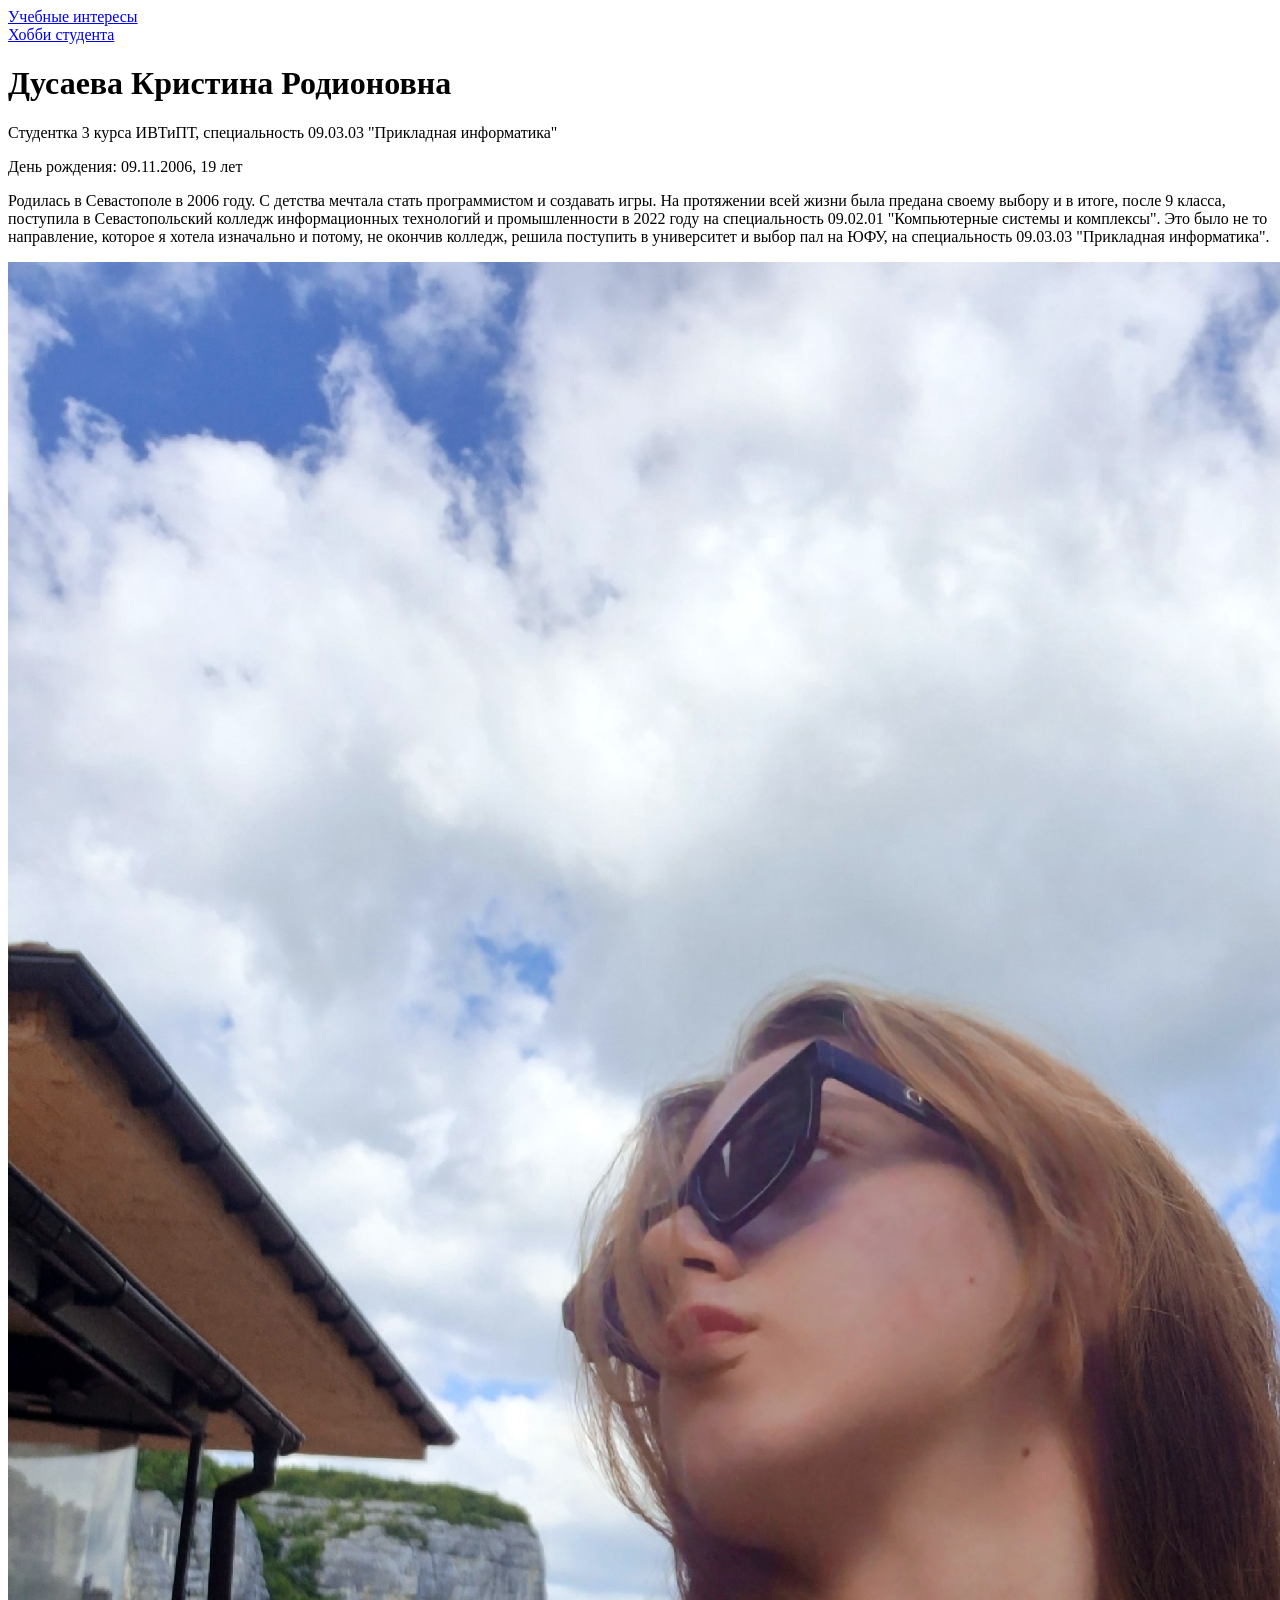
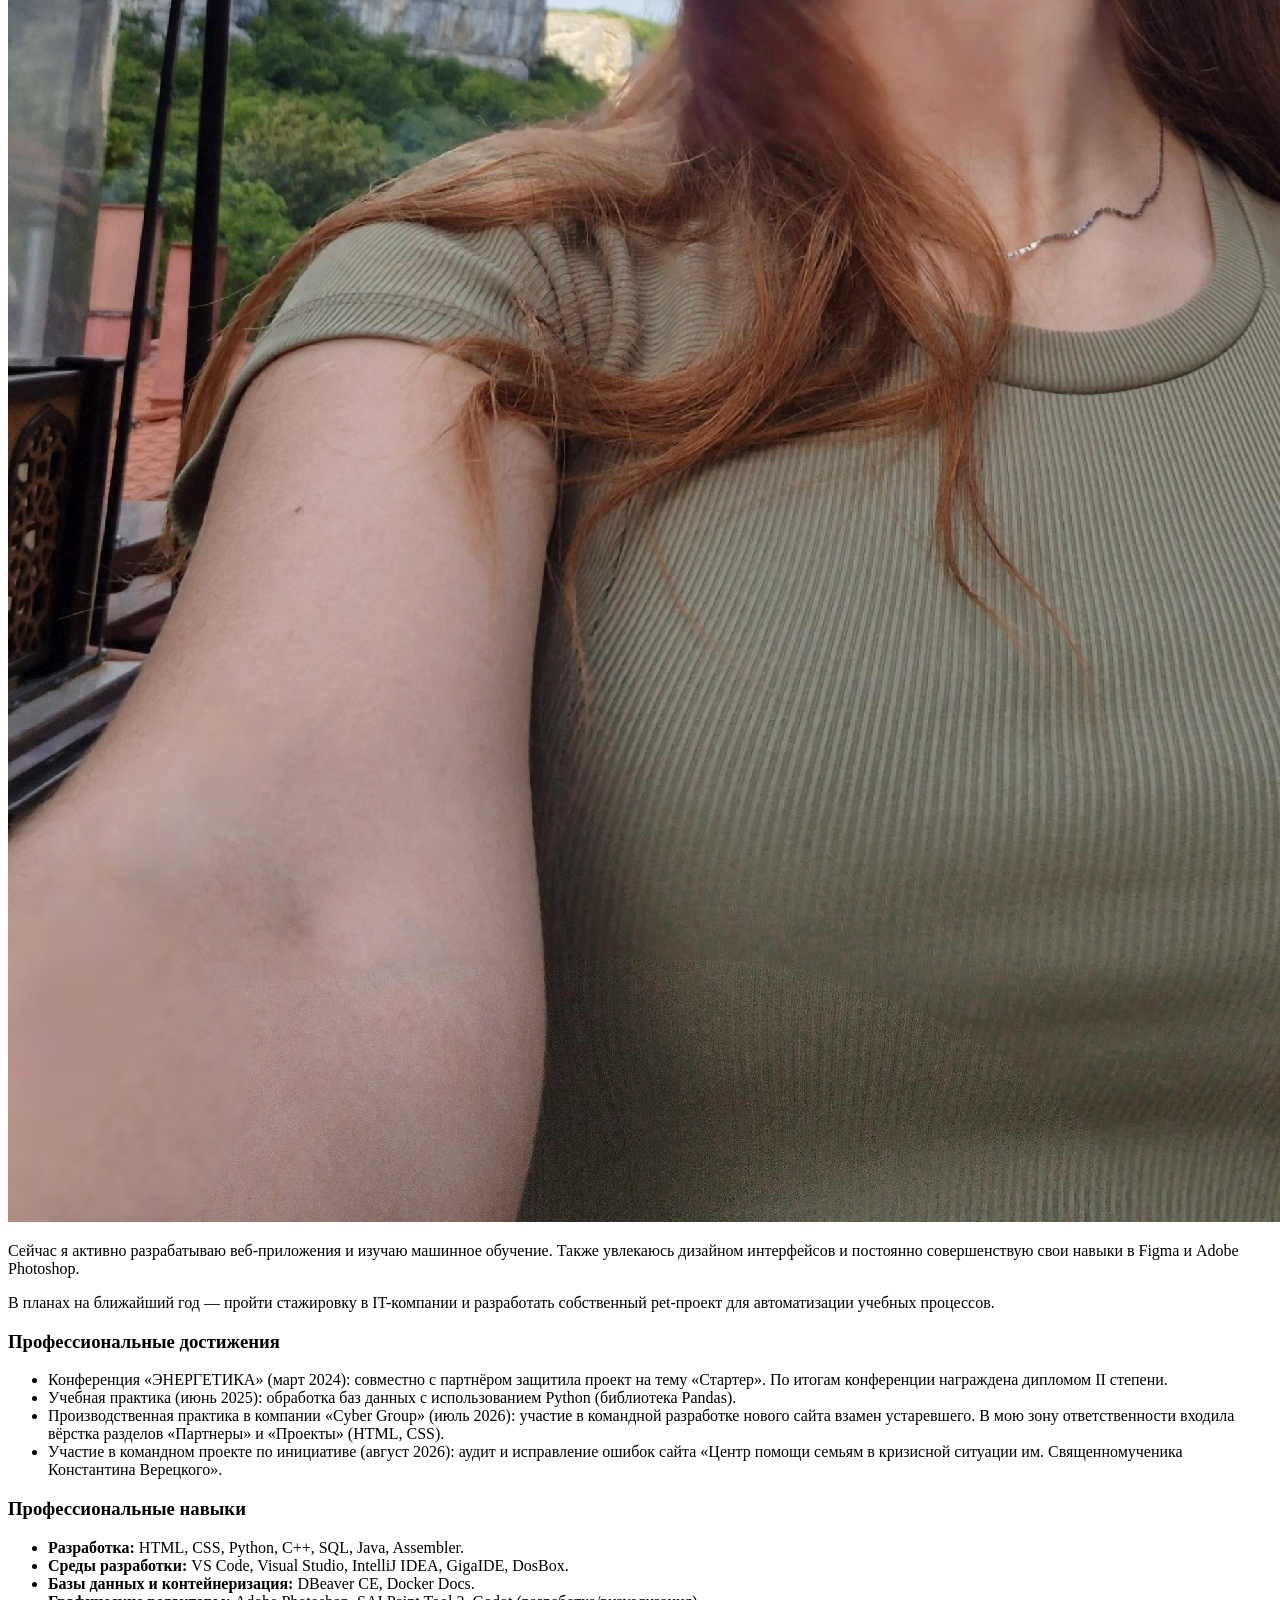
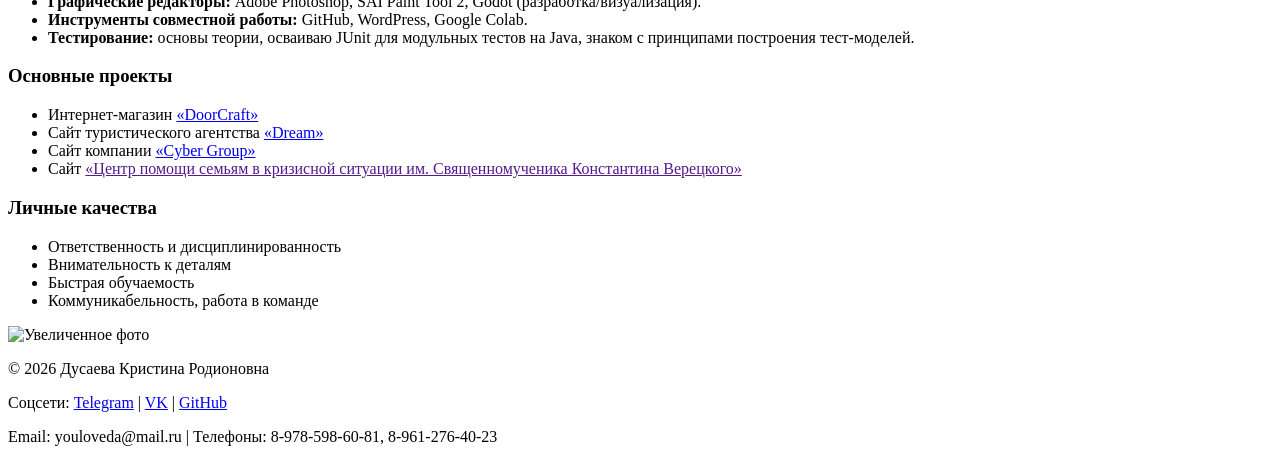
==== index.html @ a8981f66 "comment css and update" ====
<!DOCTYPE html>
<html lang="ru">
<head>
    <meta charset="UTF-8">
    <meta name="viewport" content="width=device-width, initial-scale=1.0">
    <title>Lab WebTech</title>
    <!--<link rel="stylesheet" href="css/style.css">-->
</head>
<body>

    <div class="floating-nav">
        <div class="button"><a href="science.html">Учебные интересы</a></div>
        <div class="button"><a href="hobby.html">Хобби студента</a></div>
    </div>

    <div class="main-content">
        <h1>Дусаева Кристина Родионовна</h1>

        <div class="student-section">
            <div class="student-info">
                <p>Студентка 3 курса ИВТиПТ, специальность 09.03.03 "Прикладная информатика"</p>
                <p>День рождения: 09.11.2006, 19 лет</p>
                <p>Родилась в Севастополе в 2006 году. С детства мечтала стать программистом и создавать игры. На протяжении всей жизни была предана своему выбору и в итоге, после 9 класса, поступила в Севастопольский колледж информационных технологий и промышленности в 2022 году на специальность 09.02.01 "Компьютерные системы и комплексы". Это было не то направление, которое я хотела изначально и потому, не окончив колледж, решила поступить в университет и выбор пал на ЮФУ, на специальность 09.03.03 "Прикладная информатика".</p>
            </div>
            <div class="student-img-wrapper">
                <img src="images/student.jpg" alt="Фото студента" onclick="openModal(this.src)">
            </div>
        </div>

        <div class="bio-section">
            <p>Сейчас я активно разрабатываю веб-приложения и изучаю машинное обучение. Также увлекаюсь дизайном интерфейсов и постоянно совершенствую свои навыки в Figma и Adobe Photoshop.</p>
            <p>В планах на ближайший год — пройти стажировку в IT-компании и разработать собственный pet-проект для автоматизации учебных процессов.</p>
            
            <div class="achievements">
                <h3>Профессиональные достижения</h3>
                <ul>
                    <li>Конференция «ЭНЕРГЕТИКА» (март 2024): совместно с партнёром защитила проект на тему «Стартер». По итогам конференции награждена дипломом II степени.</li>
                    <li>Учебная практика (июнь 2025): обработка баз данных с использованием Python (библиотека Pandas).</li>
                    <li>Производственная практика в компании «Cyber Group» (июль 2026): участие в командной разработке нового сайта взамен устаревшего. В мою зону ответственности входила вёрстка разделов «Партнеры» и «Проекты» (HTML, CSS).</li>
                    <li>Участие в командном проекте по инициативе (август 2026): аудит и исправление ошибок сайта «Центр помощи семьям в кризисной ситуации им. Священномученика Константина Верецкого».</li>
                </ul>
            </div>

            <div class="skills">
                <h3>Профессиональные навыки</h3>
                <ul>
                    <li><strong>Разработка:</strong> HTML, CSS, Python, C++, SQL, Java, Assembler.</li>
                    <li><strong>Среды разработки:</strong> VS Code, Visual Studio, IntelliJ IDEA, GigaIDE, DosBox.</li>
                    <li><strong>Базы данных и контейнеризация:</strong> DBeaver CE, Docker Docs.</li>
                    <li><strong>Графические редакторы:</strong> Adobe Photoshop, SAI Paint Tool 2, Godot (разработка/визуализация).</li>
                    <li><strong>Инструменты совместной работы:</strong> GitHub, WordPress, Google Colab.</li>
                    <li><strong>Тестирование:</strong> основы теории, осваиваю JUnit для модульных тестов на Java, знаком с принципами построения тест-моделей.</li>
                </ul>
            </div>

            <div class="projects">
                <h3>Основные проекты</h3>
                <ul>
                    <li>Интернет-магазин <a href="https://meastrena.github.io/DoorCraft/">«DoorCraft»</a></li>
                    <li>Сайт туристического агентства <a href="https://meastrena.github.io/Dream/">«Dream»</a></li>
                    <li>Сайт компании <a href="https://meastrena.github.io/Cybergroup_Project/">«Cyber Group»</a></li>
                    <li>Сайт <a href="">«Центр помощи семьям в кризисной ситуации им. Священномученика Константина Верецкого»</a></li>
                </ul>
            </div>

            <div class="personal-qualities">
                <h3>Личные качества</h3>
                <ul>
                    <li>Ответственность и дисциплинированность</li>
                    <li>Внимательность к деталям</li>
                    <li>Быстрая обучаемость</li>
                    <li>Коммуникабельность, работа в команде</li>
                </ul>
            </div>
        </div>
    </div>

    <div class="modal-overlay" id="imageModal" onclick="closeModal()">
        <img id="modalImage" src="" alt="Увеличенное фото">
    </div>

    <div class="footer">
        <div class="footer-content">
            <p>© 2026 Дусаева Кристина Родионовна</p>
            <div class="social-links">
                <span>Соцсети:</span>
                <a href="@asterkris" class="social-link">Telegram</a> |
                <a href="https://vk.ru/tea_chocolade" class="social-link">VK</a> |
                <a href="https://github.com/MeAstrena" class="social-link">GitHub</a>
            </div>
            <p class="footer-note">Email: youloveda@mail.ru | Телефоны: 8-978-598-60-81, 8-961-276-40-23</p>
        </div>
    </div>

    <script>
        function openModal(src) {
            document.getElementById('imageModal').classList.add('active');
            document.getElementById('modalImage').src = src;
            document.body.style.overflow = 'hidden';
        }
        function closeModal() {
            document.getElementById('imageModal').classList.remove('active');
            document.body.style.overflow = 'auto';
        }
        document.addEventListener('keydown', function(e) {
            if (e.key === 'Escape') closeModal();
        });
    </script>

</body>
</html>
---- css/style.css ----
* {
    margin: 0;
    padding: 0;
    box-sizing: border-box;
}

body {
    background-color: #ffffff;
    font-family: 'Segoe UI', 'Roboto', 'Helvetica Neue', Arial, sans-serif;
    color: #1a2a3a;
    line-height: 1.6;
    padding: 0;
}

.floating-nav {
    position: sticky;
    top: 0;
    z-index: 100;
    background-color: rgba(190, 215, 240, 0.5);
    backdrop-filter: blur(10px);
    -webkit-backdrop-filter: blur(10px);
    padding: 16px 40px 16px 40px;
    margin-bottom: 30px;
    border-bottom: 1px solid rgba(160, 195, 230, 0.3);
    display: flex;
    gap: 16px;
    flex-wrap: wrap;
    align-items: center;
    justify-content: flex-end;
    width: 100%;
    box-shadow: 0 2px 20px rgba(160, 195, 230, 0.15);
}

.button a {
    display: inline-block;
    background-color: #ffffff;
    color: #1f4468;
    padding: 10px 30px;
    border-radius: 40px;
    text-decoration: none;
    font-weight: 600;
    font-size: 1rem;
    letter-spacing: 0.3px;
    transition: all 0.25s ease;
    box-shadow: 0 2px 12px rgba(130, 170, 210, 0.2);
    border: 1px solid rgba(255, 255, 255, 0.6);
}

.button a:hover {
    background-color: #f0f7ff;
    transform: translateY(-2px);
    box-shadow: 0 6px 20px rgba(130, 170, 210, 0.3);
}

.button a:active {
    transform: translateY(0);
}

.main-content {
    max-width: 1100px;
    margin: 0 auto;
    padding: 10px 20px 30px 20px;
    background-color: #ffffff;
    border-radius: 24px;
}

h1 {
    font-size: 2.4rem;
    font-weight: 700;
    color: #1f4468;
    margin-bottom: 18px;
    border-left: 6px solid #7fb4df;
    padding-left: 20px;
    letter-spacing: -0.3px;
}

h2, h3 {
    color: #1f4468;
    margin-top: 28px;
    margin-bottom: 14px;
    font-weight: 600;
}

h3 {
    font-size: 1.4rem;
    border-bottom: 2px solid #dce8f5;
    padding-bottom: 8px;
}

p {
    margin-bottom: 16px;
    font-size: 1.05rem;
}

ul {
    list-style: none;
    padding-left: 4px;
}

ul li {
    margin-bottom: 10px;
    padding-left: 28px;
    position: relative;
    font-size: 1.02rem;
}

ul li::before {
    content: "•";
    color: #5b9bd5;
    font-weight: bold;
    font-size: 1.6rem;
    position: absolute;
    left: 2px;
    top: -4px;
}

ul li strong {
    color: #1f4468;
}

.student-section {
    display: flex;
    flex-direction: row;
    gap: 30px;
    align-items: flex-start;
    margin-bottom: 30px;
}

.student-info {
    flex: 1;
}

.student-img-wrapper {
    flex: 0 0 auto;
}

.student-img-wrapper img {
    max-width: 400px;
    height: auto;
    border-radius: 18px;
    box-shadow: 0 6px 20px rgba(150, 185, 220, 0.25);
    cursor: pointer;
    transition: transform 0.2s ease;
}

.student-img-wrapper img:hover {
    transform: scale(1.02);
}

.hobby_img img,
.science_img img {
    border-radius: 18px;
    box-shadow: 0 6px 20px rgba(150, 185, 220, 0.25);
    margin: 8px 0 12px 0;
    max-width: 100%;
    height: auto;
    transition: transform 0.2s ease;
    cursor: pointer;
}

.hobby_img img:hover,
.science_img img:hover {
    transform: scale(1.02);
}

.modal-overlay {
    display: none;
    position: fixed;
    top: 0;
    left: 0;
    width: 100%;
    height: 100%;
    background-color: rgba(0, 0, 0, 0.85);
    z-index: 9999;
    justify-content: center;
    align-items: center;
    cursor: pointer;
    padding: 30px;
    animation: fadeIn 0.3s ease;
}

.modal-overlay.active {
    display: flex;
}

.modal-overlay img {
    max-width: 90%;
    max-height: 90%;
    object-fit: contain;
    border-radius: 12px;
    box-shadow: 0 10px 50px rgba(0, 0, 0, 0.6);
    animation: scaleIn 0.3s ease;
}

@keyframes fadeIn {
    from { opacity: 0; }
    to { opacity: 1; }
}

@keyframes scaleIn {
    from { transform: scale(0.9); opacity: 0; }
    to { transform: scale(1); opacity: 1; }
}

.bio-section {
    margin-top: 20px;
}

.achievements,
.skills,
.projects,
.personal-qualities,
.science-extra {
    background-color: #f5faff;
    padding: 18px 24px 22px 24px;
    border-radius: 20px;
    margin: 28px 0;
    border: 1px solid #e2effa;
}

.achievements ul li::before,
.skills ul li::before,
.projects ul li::before,
.personal-qualities ul li::before,
.science-extra ul li::before {
    color: #4a8ec9;
}

.hobby-list li {
    background: #f9fcff;
    padding: 16px 20px 20px 20px;
    border-radius: 20px;
    margin-bottom: 30px;
    border: 1px solid #ddebf7;
    list-style: none;
}

.hobby-list li::before {
    display: none;
}

.hobby-list li strong {
    font-size: 1.3rem;
    display: block;
    margin-bottom: 8px;
    color: #1f4468;
}

.hobby-list li p {
    margin-top: 8px;
}

.hobby-extra {
    background: #e8f2fc;
    padding: 18px 24px;
    border-radius: 20px;
    margin: 30px 0 10px 0;
}

.science-images {
    display: flex;
    flex-direction: row;
    flex-wrap: nowrap;
    gap: 30px;
    justify-content: center;
    align-items: center;
    margin: 30px 0 10px 0;
}

.science_img {
    flex: 0 0 auto;
}

.science_img img {
    max-width: 100%;
    height: auto;
    max-height: 200px;
    cursor: pointer;
    border-radius: 18px;
    box-shadow: 0 6px 20px rgba(150, 185, 220, 0.3);
    transition: transform 0.2s ease;
}

.science_img img:hover {
    transform: scale(1.05);
}

.footer {
    width: 100%;
    margin: 40px 0 0 0;
    background: #f2f8fe;
    border-top: 3px solid #c0d9ef;
    padding: 24px 40px 20px 40px;
}

.footer-content {
    max-width: 1100px;
    margin: 0 auto;
    display: flex;
    flex-wrap: wrap;
    justify-content: space-between;
    align-items: center;
    gap: 12px;
}

.footer-content p {
    margin: 4px 0;
    font-size: 0.95rem;
    color: #1f3d5a;
}

.social-links {
    display: flex;
    flex-wrap: wrap;
    gap: 6px 12px;
    align-items: center;
}

.social-link {
    color: #1f4468;
    text-decoration: none;
    font-weight: 500;
    padding: 4px 12px;
    border-radius: 30px;
    background-color: #dcebf9;
    transition: background-color 0.2s;
}

.social-link:hover {
    background-color: #b8d2ed;
    text-decoration: underline;
}

.footer-note {
    width: 100%;
    text-align: center;
    font-size: 0.9rem;
    color: #3a5e7a;
    margin-top: 6px;
}

@media (max-width: 700px) {
    .floating-nav {
        padding: 12px 16px;
        justify-content: center;
    }
    .button a {
        padding: 8px 18px;
        font-size: 0.9rem;
    }
    h1 {
        font-size: 1.8rem;
        padding-left: 14px;
    }
    .student-section {
        flex-direction: column;
        align-items: center;
    }
    .student-img-wrapper img {
        max-width: 150px;
    }
    .footer {
        padding: 20px 16px;
    }
    .footer-content {
        flex-direction: column;
        text-align: center;
    }
    .science-images {
        flex-direction: row;
        flex-wrap: wrap;
        gap: 15px;
    }
    .science_img img {
        max-height: 150px;
    }
}
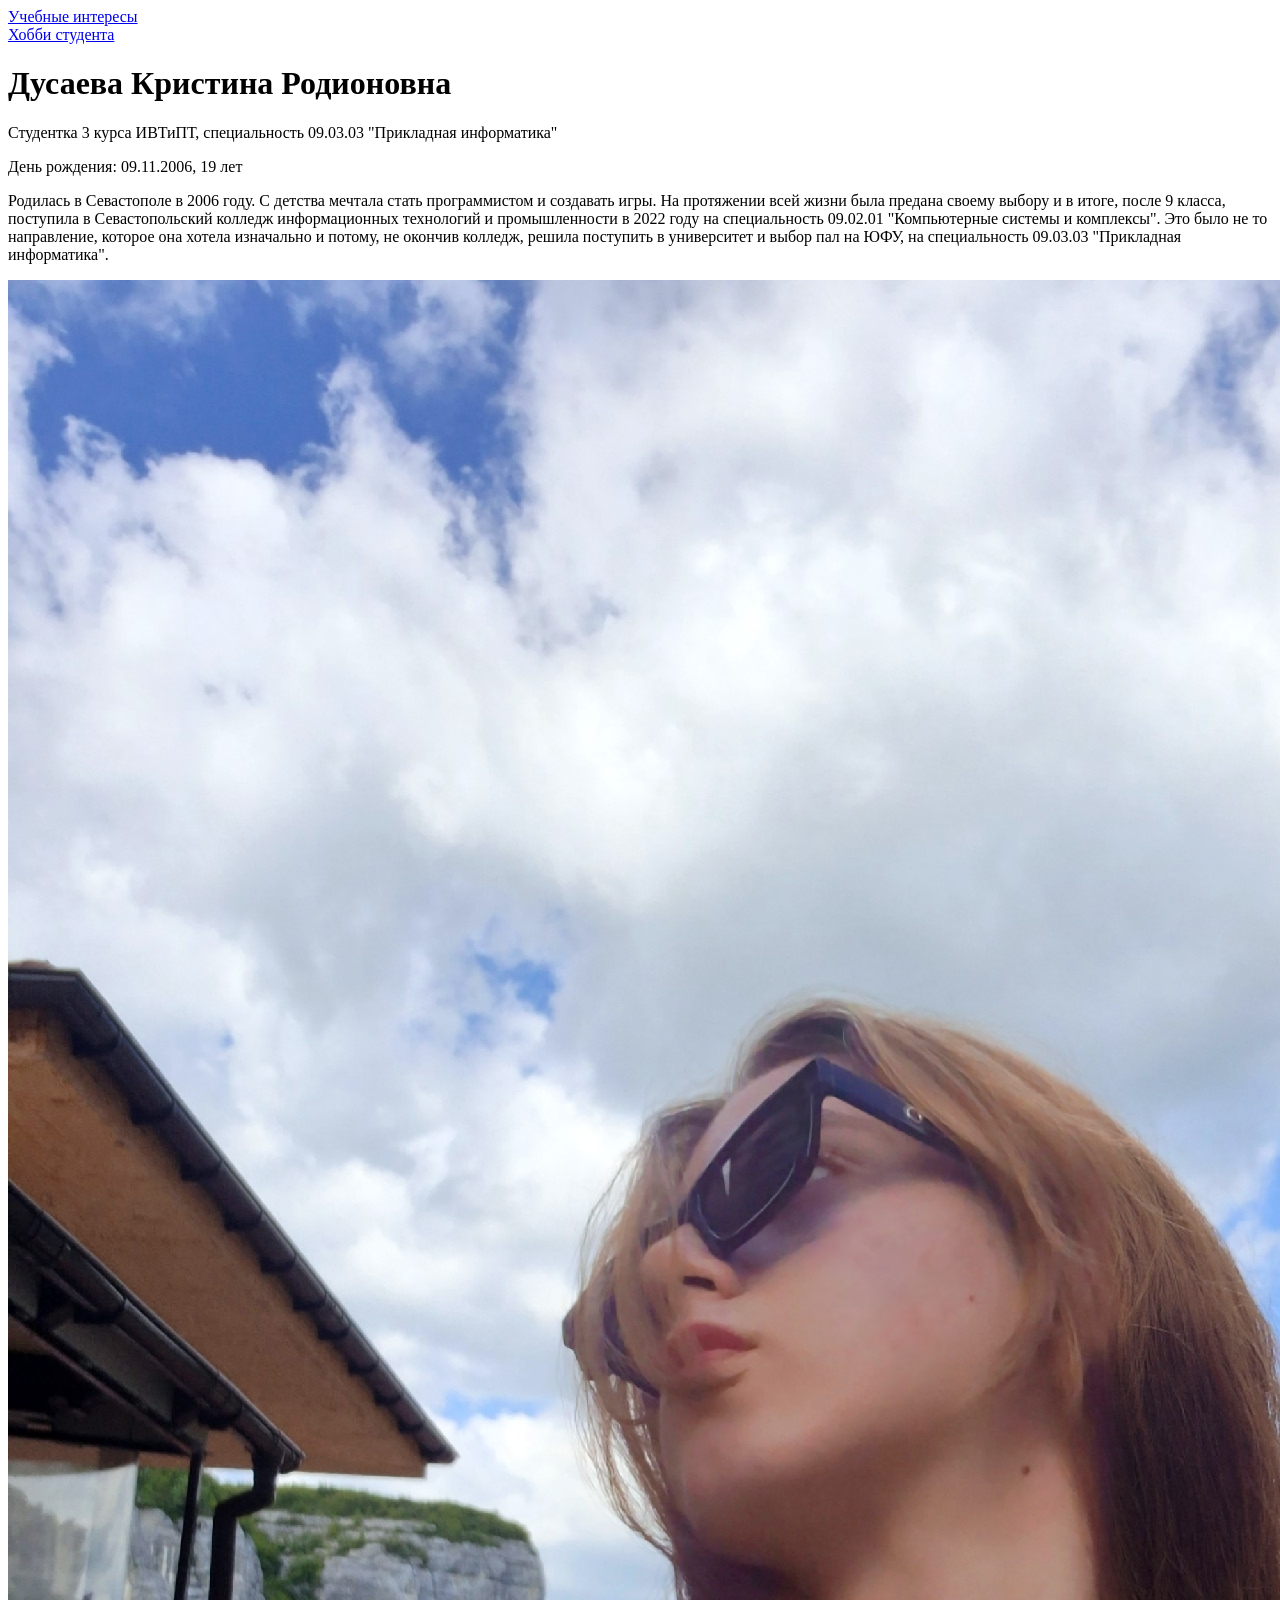
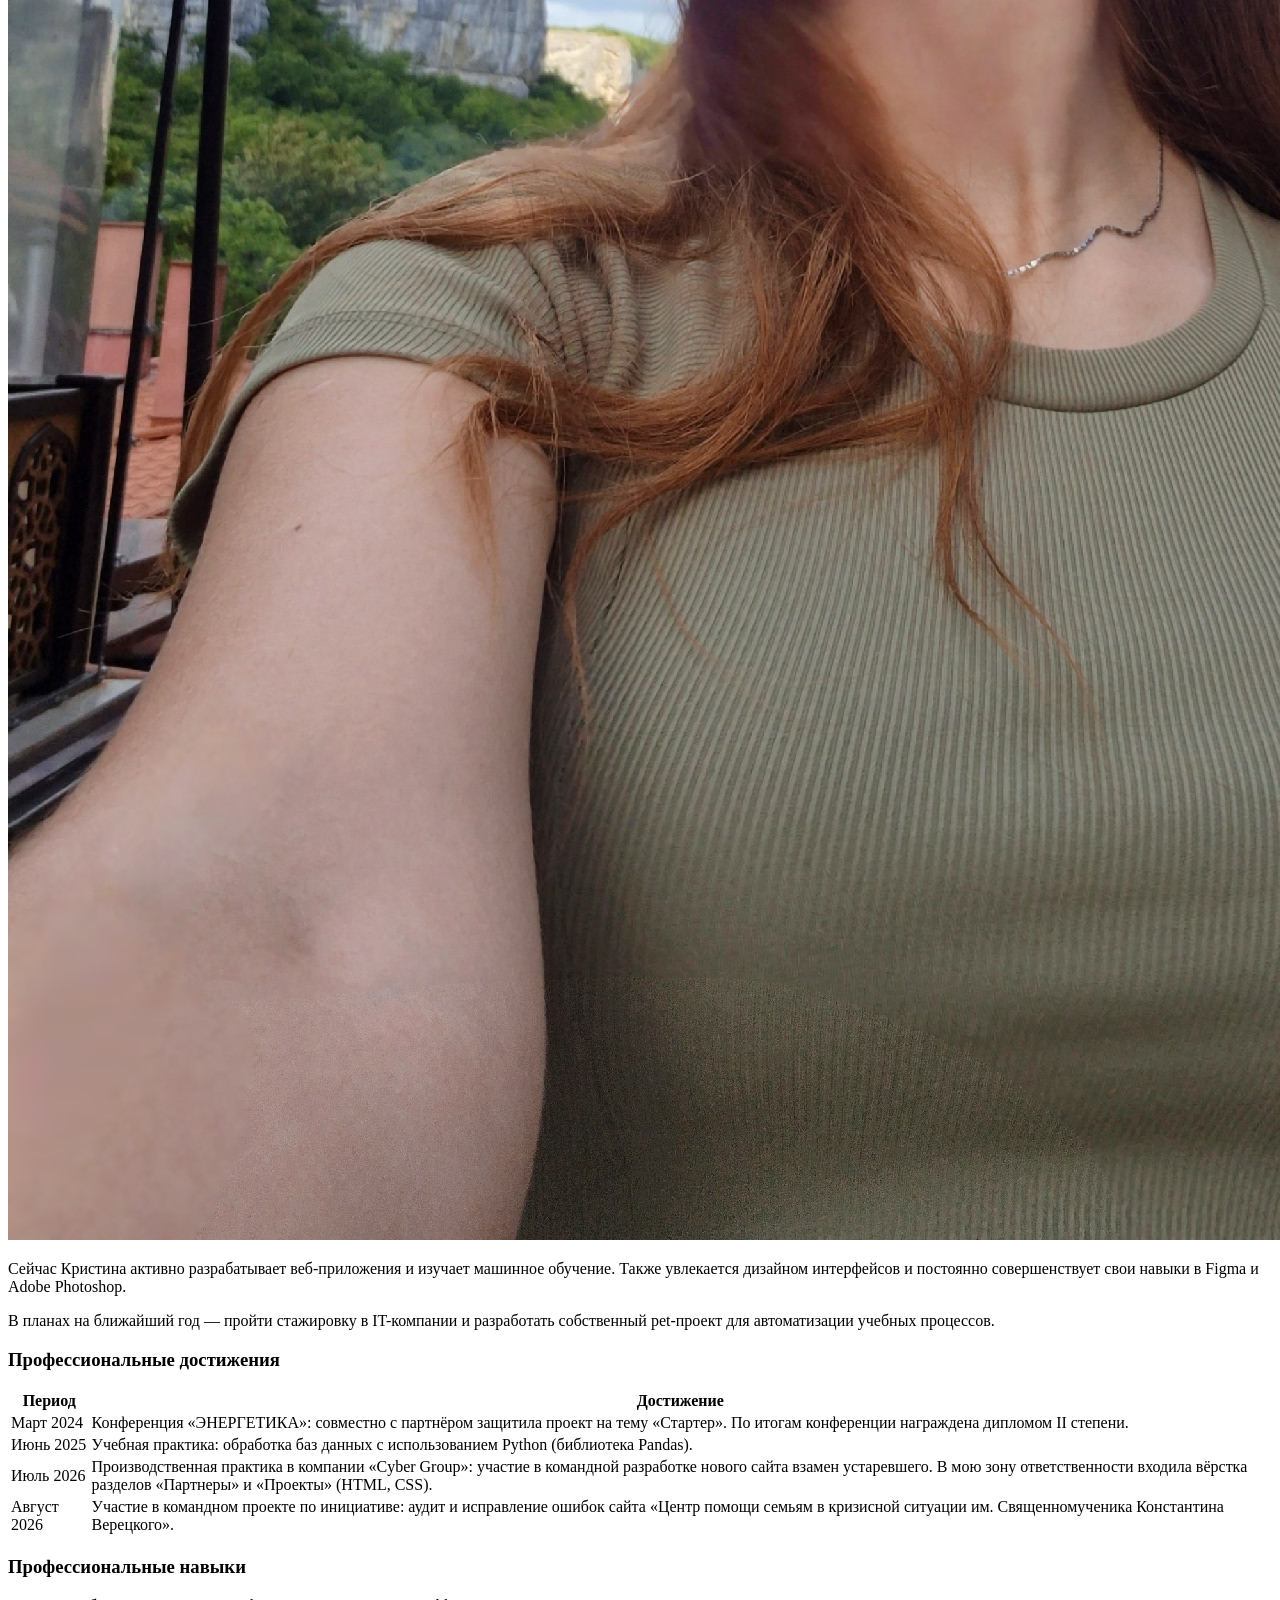
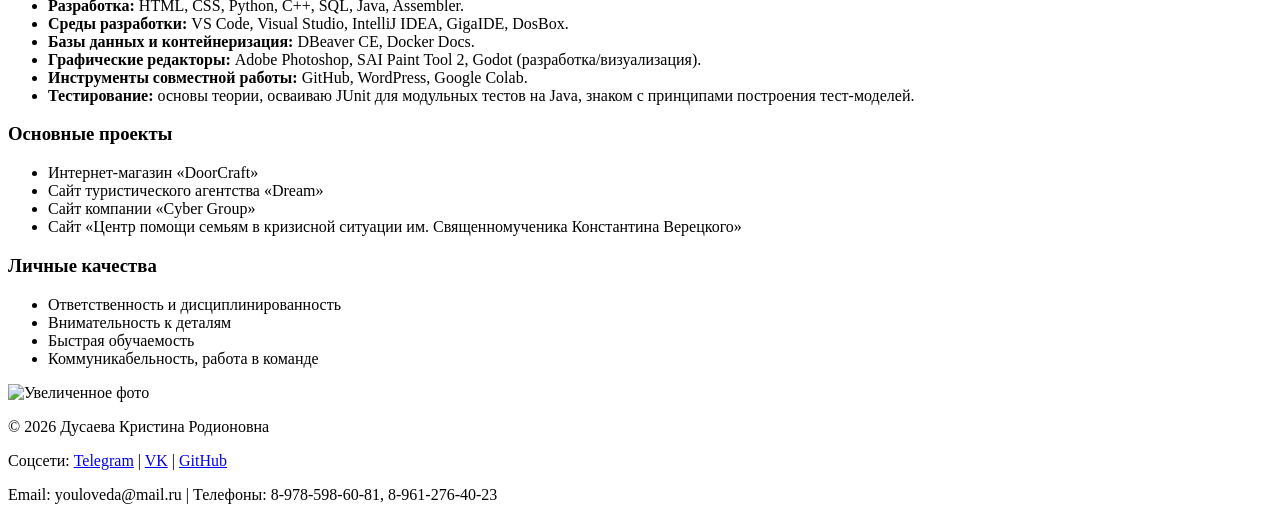
==== commit e3a5f4c3: "add table and update css" ====
--- a/index.html
+++ b/index.html
@@ -4,7 +4,7 @@
     <meta charset="UTF-8">
     <meta name="viewport" content="width=device-width, initial-scale=1.0">
     <title>Lab WebTech</title>
-    <!--<link rel="stylesheet" href="css/style.css">-->
+    <!-- <link rel="stylesheet" href="css/style.css"> -->
 </head>
 <body>
 
@@ -20,7 +20,7 @@
             <div class="student-info">
                 <p>Студентка 3 курса ИВТиПТ, специальность 09.03.03 "Прикладная информатика"</p>
                 <p>День рождения: 09.11.2006, 19 лет</p>
-                <p>Родилась в Севастополе в 2006 году. С детства мечтала стать программистом и создавать игры. На протяжении всей жизни была предана своему выбору и в итоге, после 9 класса, поступила в Севастопольский колледж информационных технологий и промышленности в 2022 году на специальность 09.02.01 "Компьютерные системы и комплексы". Это было не то направление, которое я хотела изначально и потому, не окончив колледж, решила поступить в университет и выбор пал на ЮФУ, на специальность 09.03.03 "Прикладная информатика".</p>
+                <p>Родилась в Севастополе в 2006 году. С детства мечтала стать программистом и создавать игры. На протяжении всей жизни была предана своему выбору и в итоге, после 9 класса, поступила в Севастопольский колледж информационных технологий и промышленности в 2022 году на специальность 09.02.01 "Компьютерные системы и комплексы". Это было не то направление, которое она хотела изначально и потому, не окончив колледж, решила поступить в университет и выбор пал на ЮФУ, на специальность 09.03.03 "Прикладная информатика".</p>
             </div>
             <div class="student-img-wrapper">
                 <img src="images/student.jpg" alt="Фото студента" onclick="openModal(this.src)">
@@ -28,17 +28,37 @@
         </div>
 
         <div class="bio-section">
-            <p>Сейчас я активно разрабатываю веб-приложения и изучаю машинное обучение. Также увлекаюсь дизайном интерфейсов и постоянно совершенствую свои навыки в Figma и Adobe Photoshop.</p>
+            <p>Сейчас Кристина активно разрабатывает веб-приложения и изучает машинное обучение. Также увлекается дизайном интерфейсов и постоянно совершенствует свои навыки в Figma и Adobe Photoshop.</p>
             <p>В планах на ближайший год — пройти стажировку в IT-компании и разработать собственный pet-проект для автоматизации учебных процессов.</p>
-            
+
             <div class="achievements">
                 <h3>Профессиональные достижения</h3>
-                <ul>
-                    <li>Конференция «ЭНЕРГЕТИКА» (март 2024): совместно с партнёром защитила проект на тему «Стартер». По итогам конференции награждена дипломом II степени.</li>
-                    <li>Учебная практика (июнь 2025): обработка баз данных с использованием Python (библиотека Pandas).</li>
-                    <li>Производственная практика в компании «Cyber Group» (июль 2026): участие в командной разработке нового сайта взамен устаревшего. В мою зону ответственности входила вёрстка разделов «Партнеры» и «Проекты» (HTML, CSS).</li>
-                    <li>Участие в командном проекте по инициативе (август 2026): аудит и исправление ошибок сайта «Центр помощи семьям в кризисной ситуации им. Священномученика Константина Верецкого».</li>
-                </ul>
+                <table class="achievements-table">
+                    <thead>
+                        <tr>
+                            <th>Период</th>
+                            <th>Достижение</th>
+                        </tr>
+                    </thead>
+                    <tbody>
+                        <tr>
+                            <td>Март 2024</td>
+                            <td>Конференция «ЭНЕРГЕТИКА»: совместно с партнёром защитила проект на тему «Стартер». По итогам конференции награждена дипломом II степени.</td>
+                        </tr>
+                        <tr>
+                            <td>Июнь 2025</td>
+                            <td>Учебная практика: обработка баз данных с использованием Python (библиотека Pandas).</td>
+                        </tr>
+                        <tr>
+                            <td>Июль 2026</td>
+                            <td>Производственная практика в компании «Cyber Group»: участие в командной разработке нового сайта взамен устаревшего. В мою зону ответственности входила вёрстка разделов «Партнеры» и «Проекты» (HTML, CSS).</td>
+                        </tr>
+                        <tr>
+                            <td>Август 2026</td>
+                            <td>Участие в командном проекте по инициативе: аудит и исправление ошибок сайта «Центр помощи семьям в кризисной ситуации им. Священномученика Константина Верецкого».</td>
+                        </tr>
+                    </tbody>
+                </table>
             </div>
 
             <div class="skills">
@@ -56,10 +76,10 @@
             <div class="projects">
                 <h3>Основные проекты</h3>
                 <ul>
-                    <li>Интернет-магазин <a href="https://meastrena.github.io/DoorCraft/">«DoorCraft»</a></li>
-                    <li>Сайт туристического агентства <a href="https://meastrena.github.io/Dream/">«Dream»</a></li>
-                    <li>Сайт компании <a href="https://meastrena.github.io/Cybergroup_Project/">«Cyber Group»</a></li>
-                    <li>Сайт <a href="">«Центр помощи семьям в кризисной ситуации им. Священномученика Константина Верецкого»</a></li>
+                    <li>Интернет-магазин «DoorCraft»</li>
+                    <li>Сайт туристического агентства «Dream»</li>
+                    <li>Сайт компании «Cyber Group»</li>
+                    <li>Сайт «Центр помощи семьям в кризисной ситуации им. Священномученика Константина Верецкого»</li>
                 </ul>
             </div>
 
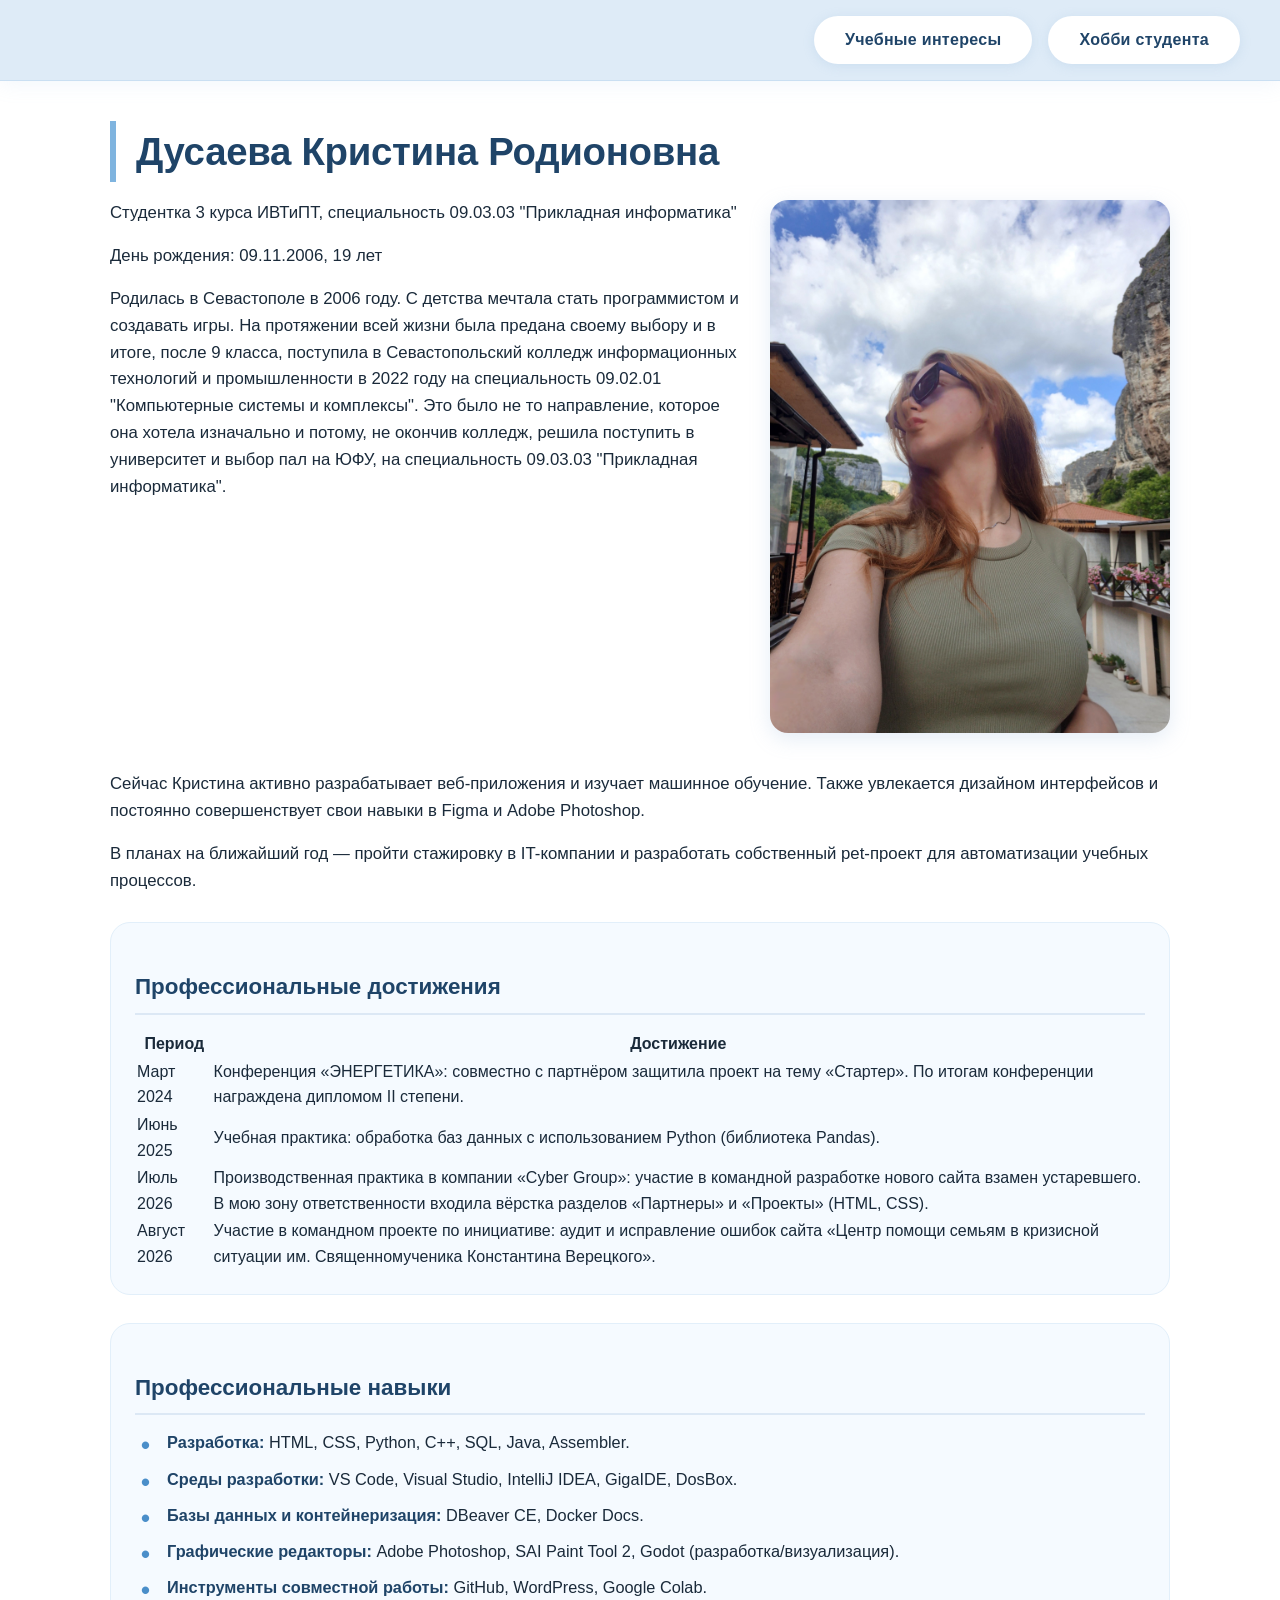
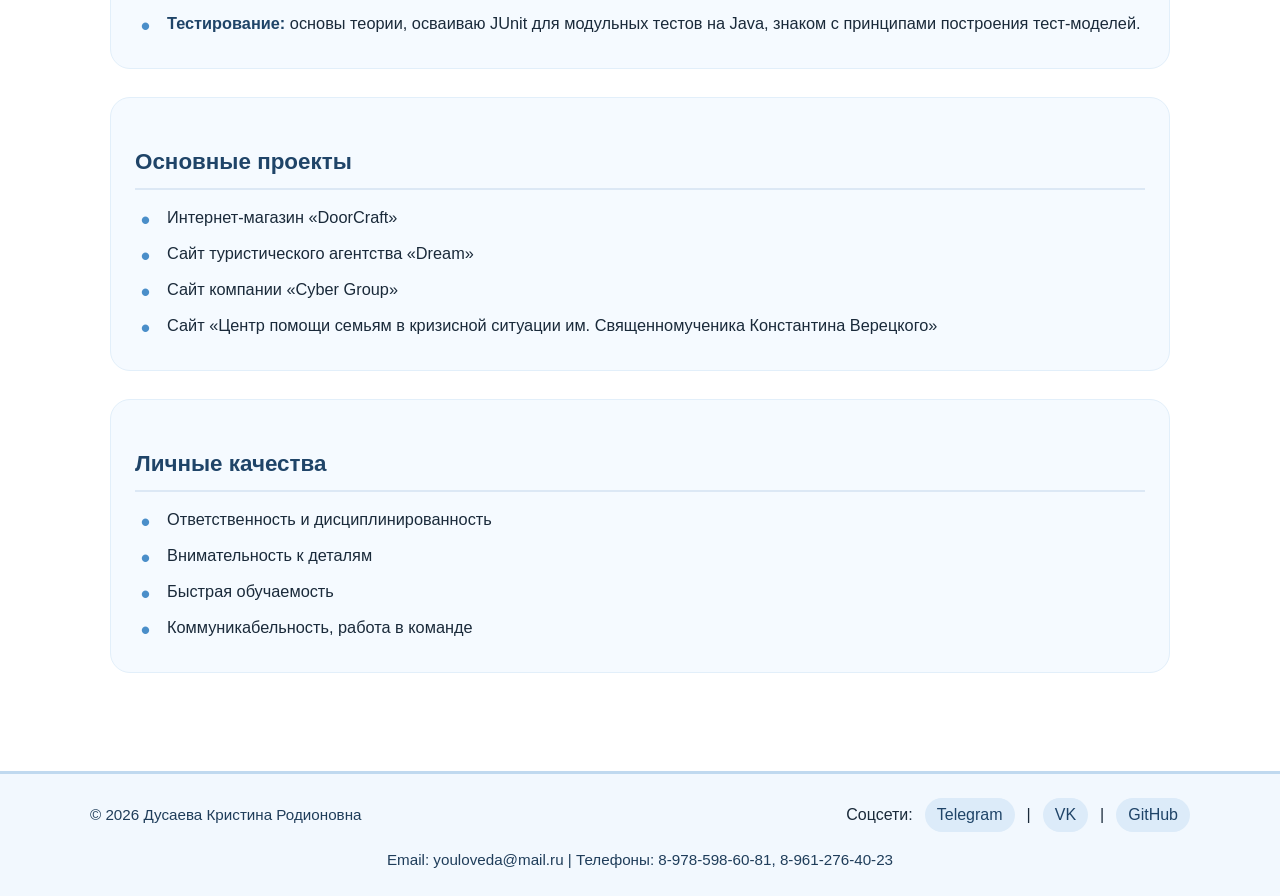
==== commit e8d7d84f: "update" ====
--- a/index.html
+++ b/index.html
@@ -4,7 +4,7 @@
     <meta charset="UTF-8">
     <meta name="viewport" content="width=device-width, initial-scale=1.0">
     <title>Lab WebTech</title>
-    <!-- <link rel="stylesheet" href="css/style.css"> -->
+    <link rel="stylesheet" href="css/style.css">
 </head>
 <body>
 
@@ -33,7 +33,7 @@
 
             <div class="achievements">
                 <h3>Профессиональные достижения</h3>
-                <table class="achievements-table">
+                <table class="achievements-table" >
                     <thead>
                         <tr>
                             <th>Период</th>
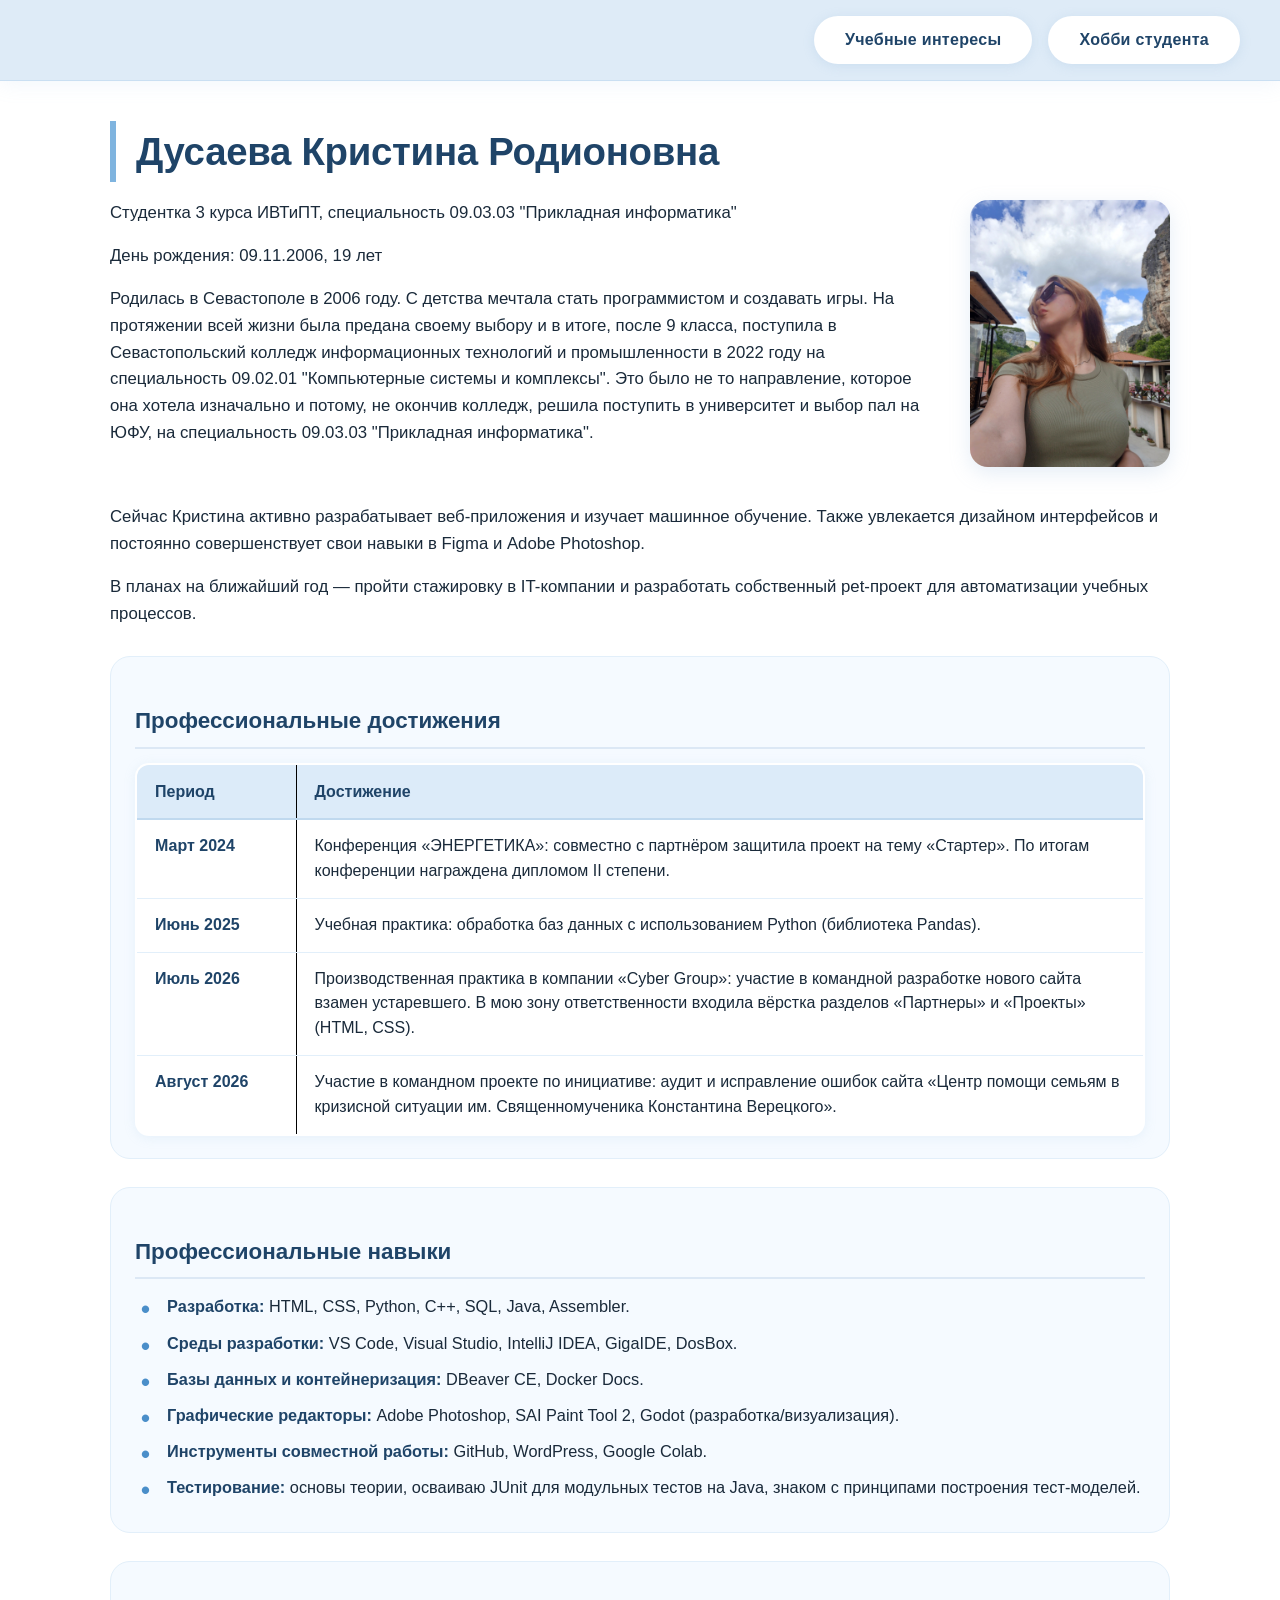
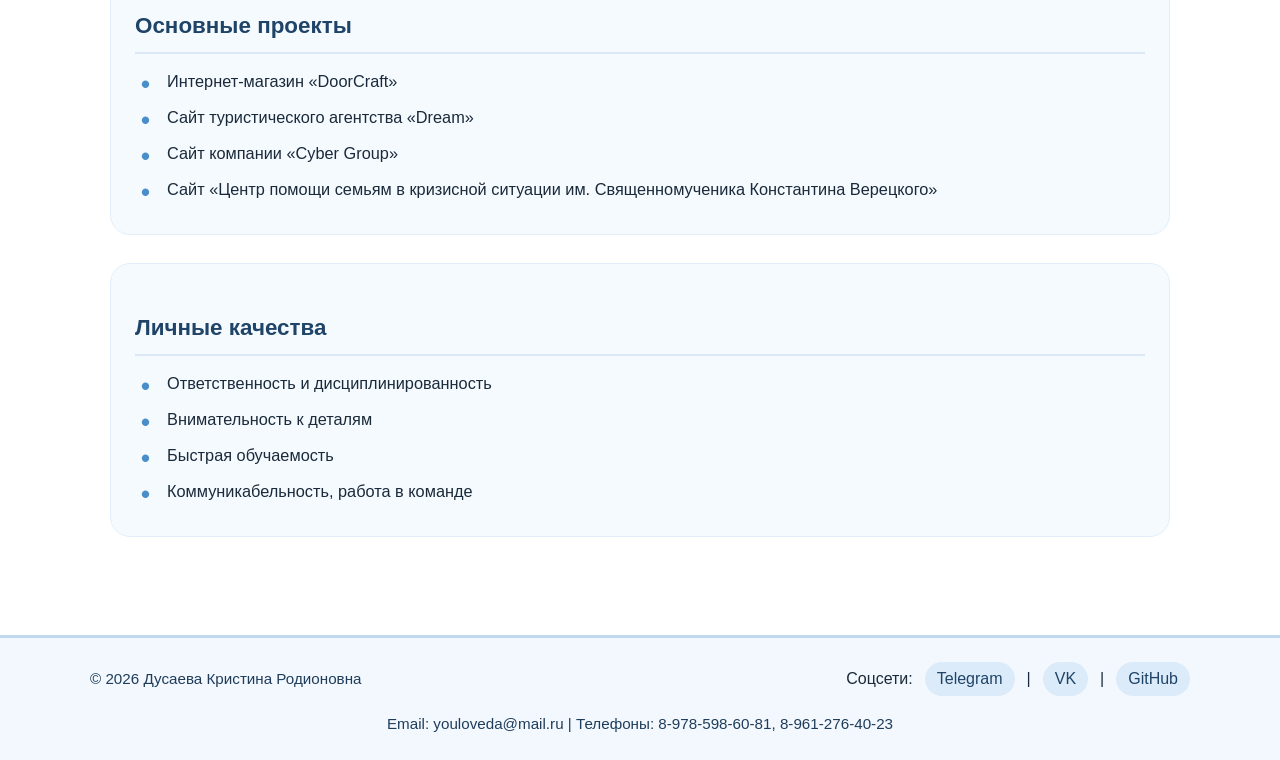
==== commit c0cb2b3d: "update" ====
--- a/index.html
+++ b/index.html
@@ -14,7 +14,7 @@
     </div>
 
     <div class="main-content">
-        <h1>Дусаева Кристина Родионовна</h1>
+    <h1 class="name-hover">Дусаева Кристина Родионовна</h1>
 
         <div class="student-section">
             <div class="student-info">
@@ -33,7 +33,7 @@
 
             <div class="achievements">
                 <h3>Профессиональные достижения</h3>
-                <table class="achievements-table" >
+                <table class="achievements-table" border="2" bordercolor="#000000" cellspacing="0">
                     <thead>
                         <tr>
                             <th>Период</th>
--- a/css/style.css
+++ b/css/style.css
@@ -2,6 +2,15 @@
     margin: 0;
     padding: 0;
     box-sizing: border-box;
+}
+
+.name-hover {
+    display: inline-block;
+    transition: transform 0.3s ease;
+    cursor: pointer;
+}
+.name-hover:hover {
+    transform: scale(1.2);
 }
 
 body {
@@ -135,7 +144,7 @@
 }
 
 .student-img-wrapper img {
-    max-width: 400px;
+    max-width: 200px;
     height: auto;
     border-radius: 18px;
     box-shadow: 0 6px 20px rgba(150, 185, 220, 0.25);
@@ -218,12 +227,58 @@
     border: 1px solid #e2effa;
 }
 
-.achievements ul li::before,
 .skills ul li::before,
 .projects ul li::before,
 .personal-qualities ul li::before,
 .science-extra ul li::before {
     color: #4a8ec9;
+}
+
+.achievements-table {
+    width: 100%;
+    border-collapse: collapse;
+    margin-top: 10px;
+    font-size: 1rem;
+    background-color: #ffffff;
+    border-radius: 14px;
+    overflow: hidden;
+    box-shadow: 0 2px 12px rgba(150, 185, 220, 0.15);
+}
+
+.achievements-table thead {
+    background-color: #dcebf9;
+}
+
+.achievements-table th {
+    padding: 14px 18px;
+    text-align: left;
+    color: #1f4468;
+    font-weight: 600;
+    font-size: 1rem;
+    border-bottom: 2px solid #c0d9ef;
+}
+
+.achievements-table td {
+    padding: 14px 18px;
+    color: #1a2a3a;
+    vertical-align: top;
+    border-bottom: 1px solid #e2effa;
+    line-height: 1.55;
+}
+
+.achievements-table tbody tr:last-child td {
+    border-bottom: none;
+}
+
+.achievements-table tbody tr:hover {
+    background-color: #f0f7ff;
+}
+
+.achievements-table td:first-child {
+    color: #1f4468;
+    font-weight: 600;
+    white-space: nowrap;
+    width: 160px;
 }
 
 .hobby-list li {
@@ -374,4 +429,13 @@
     .science_img img {
         max-height: 150px;
     }
+    .achievements-table td:first-child {
+        white-space: normal;
+        width: auto;
+    }
+    .achievements-table th,
+    .achievements-table td {
+        padding: 10px 12px;
+        font-size: 0.95rem;
+    }
 }
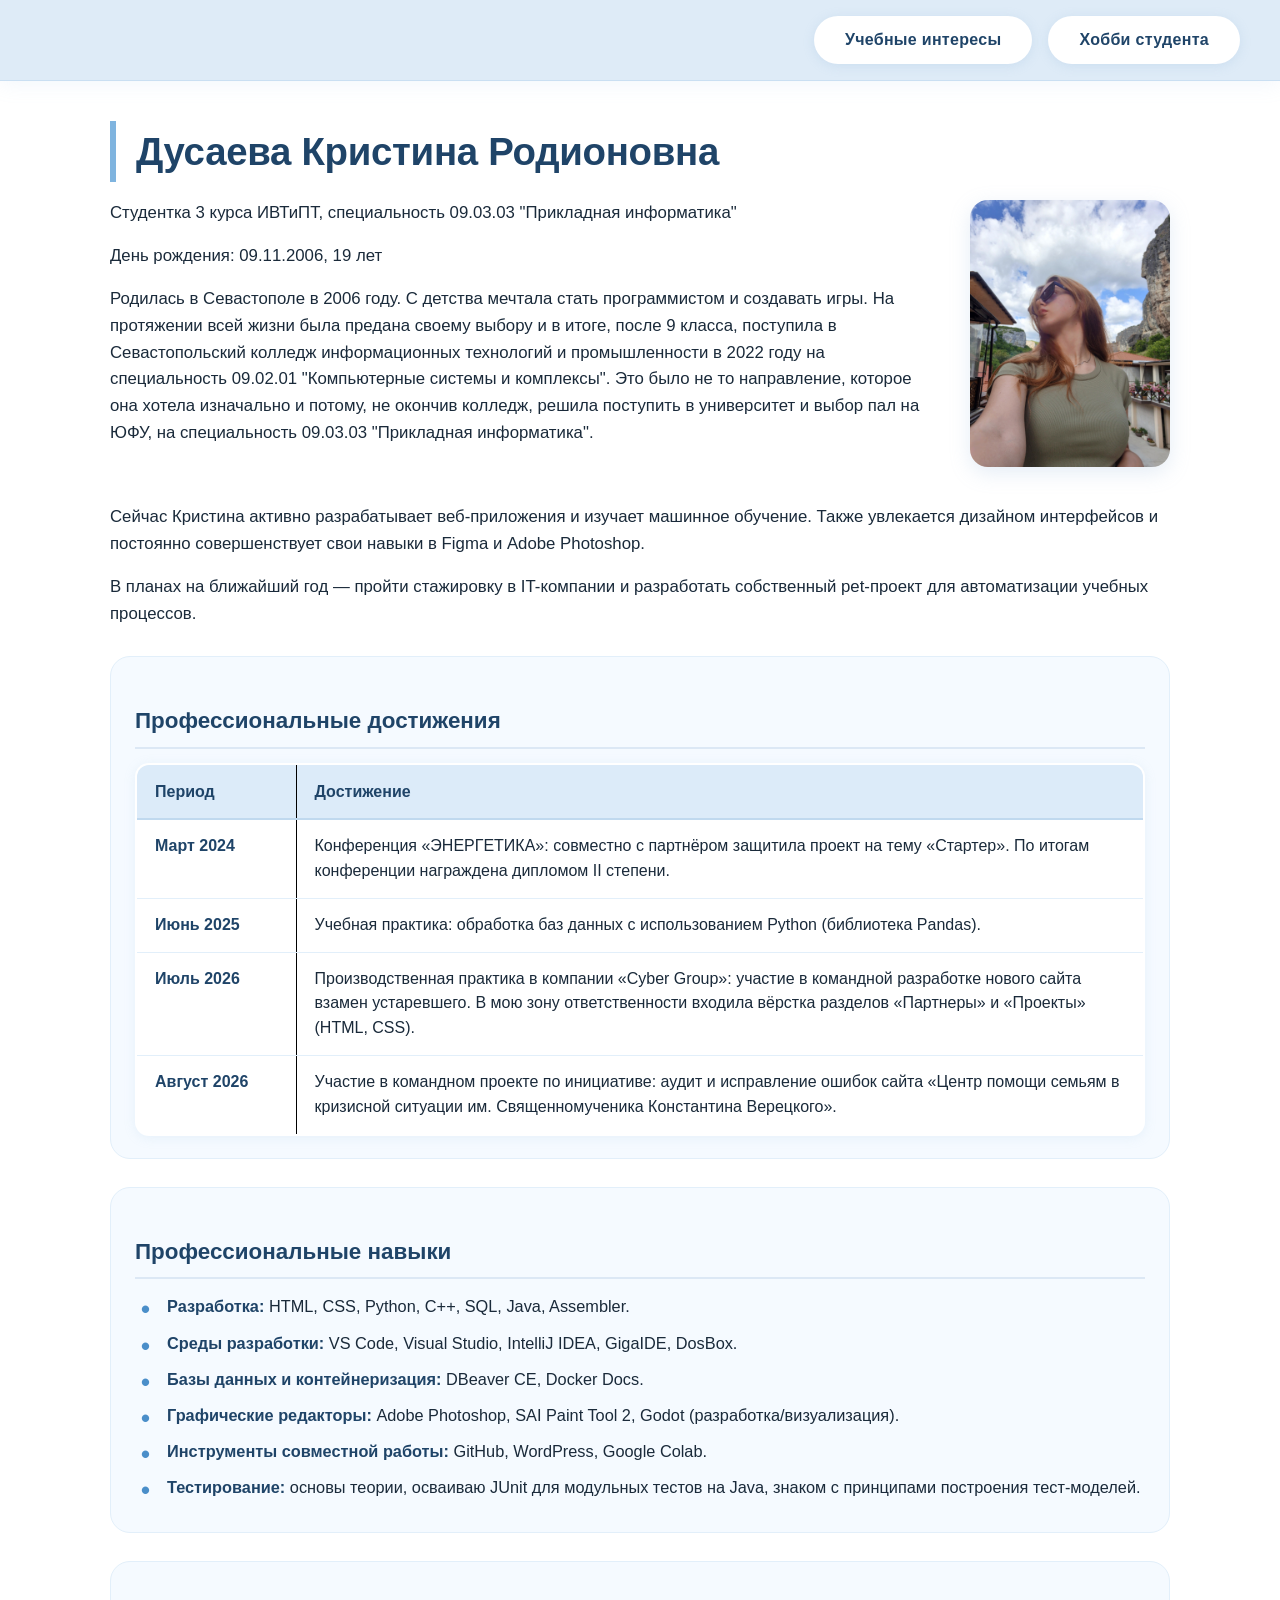
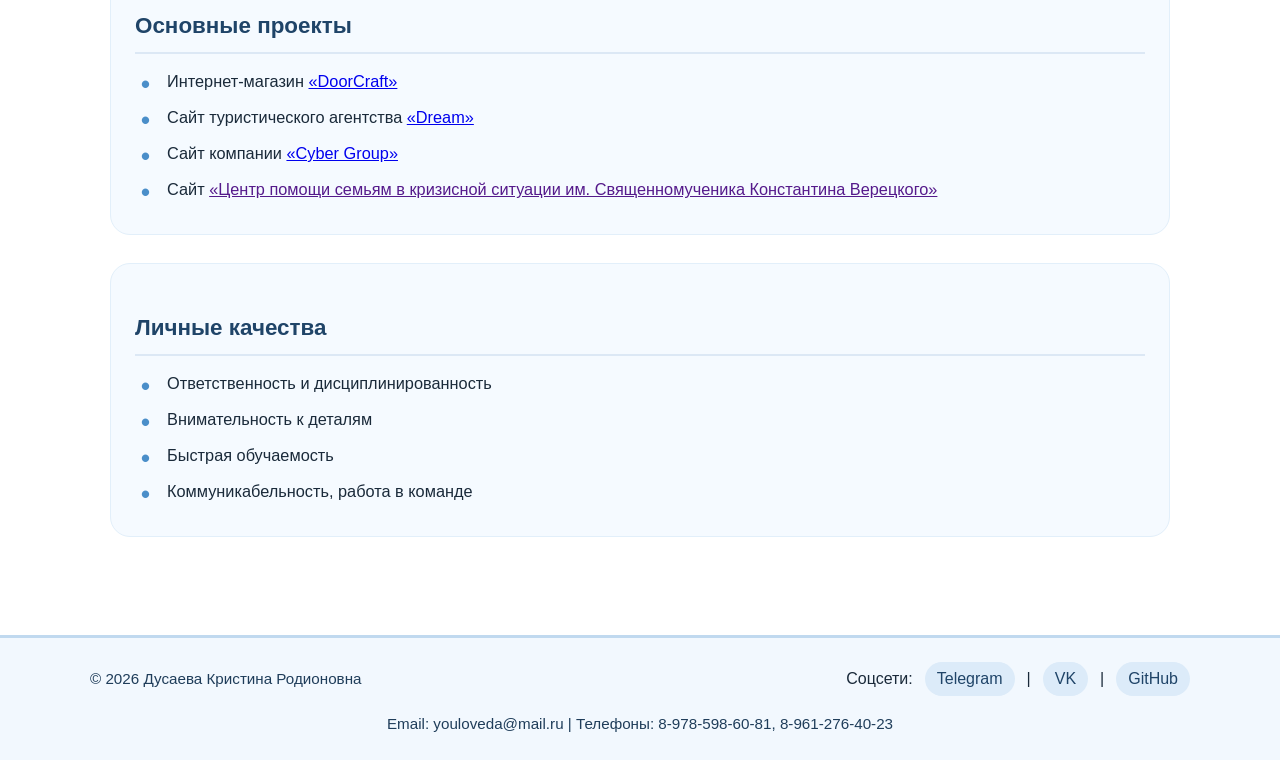
==== commit e5740068: "add links" ====
--- a/index.html
+++ b/index.html
@@ -76,10 +76,10 @@
             <div class="projects">
                 <h3>Основные проекты</h3>
                 <ul>
-                    <li>Интернет-магазин «DoorCraft»</li>
-                    <li>Сайт туристического агентства «Dream»</li>
-                    <li>Сайт компании «Cyber Group»</li>
-                    <li>Сайт «Центр помощи семьям в кризисной ситуации им. Священномученика Константина Верецкого»</li>
+                    <li>Интернет-магазин <a href="https://meastrena.github.io/DoorCraft/">«DoorCraft»</a></li>
+                    <li>Сайт туристического агентства <a href="https://meastrena.github.io/Dream/">«Dream»</a></li>
+                    <li>Сайт компании <a href="https://meastrena.github.io/Cybergroup_Project/">«Cyber Group»</a></li>
+                    <li>Сайт <a href="">«Центр помощи семьям в кризисной ситуации им. Священномученика Константина Верецкого»</a></li>
                 </ul>
             </div>
 
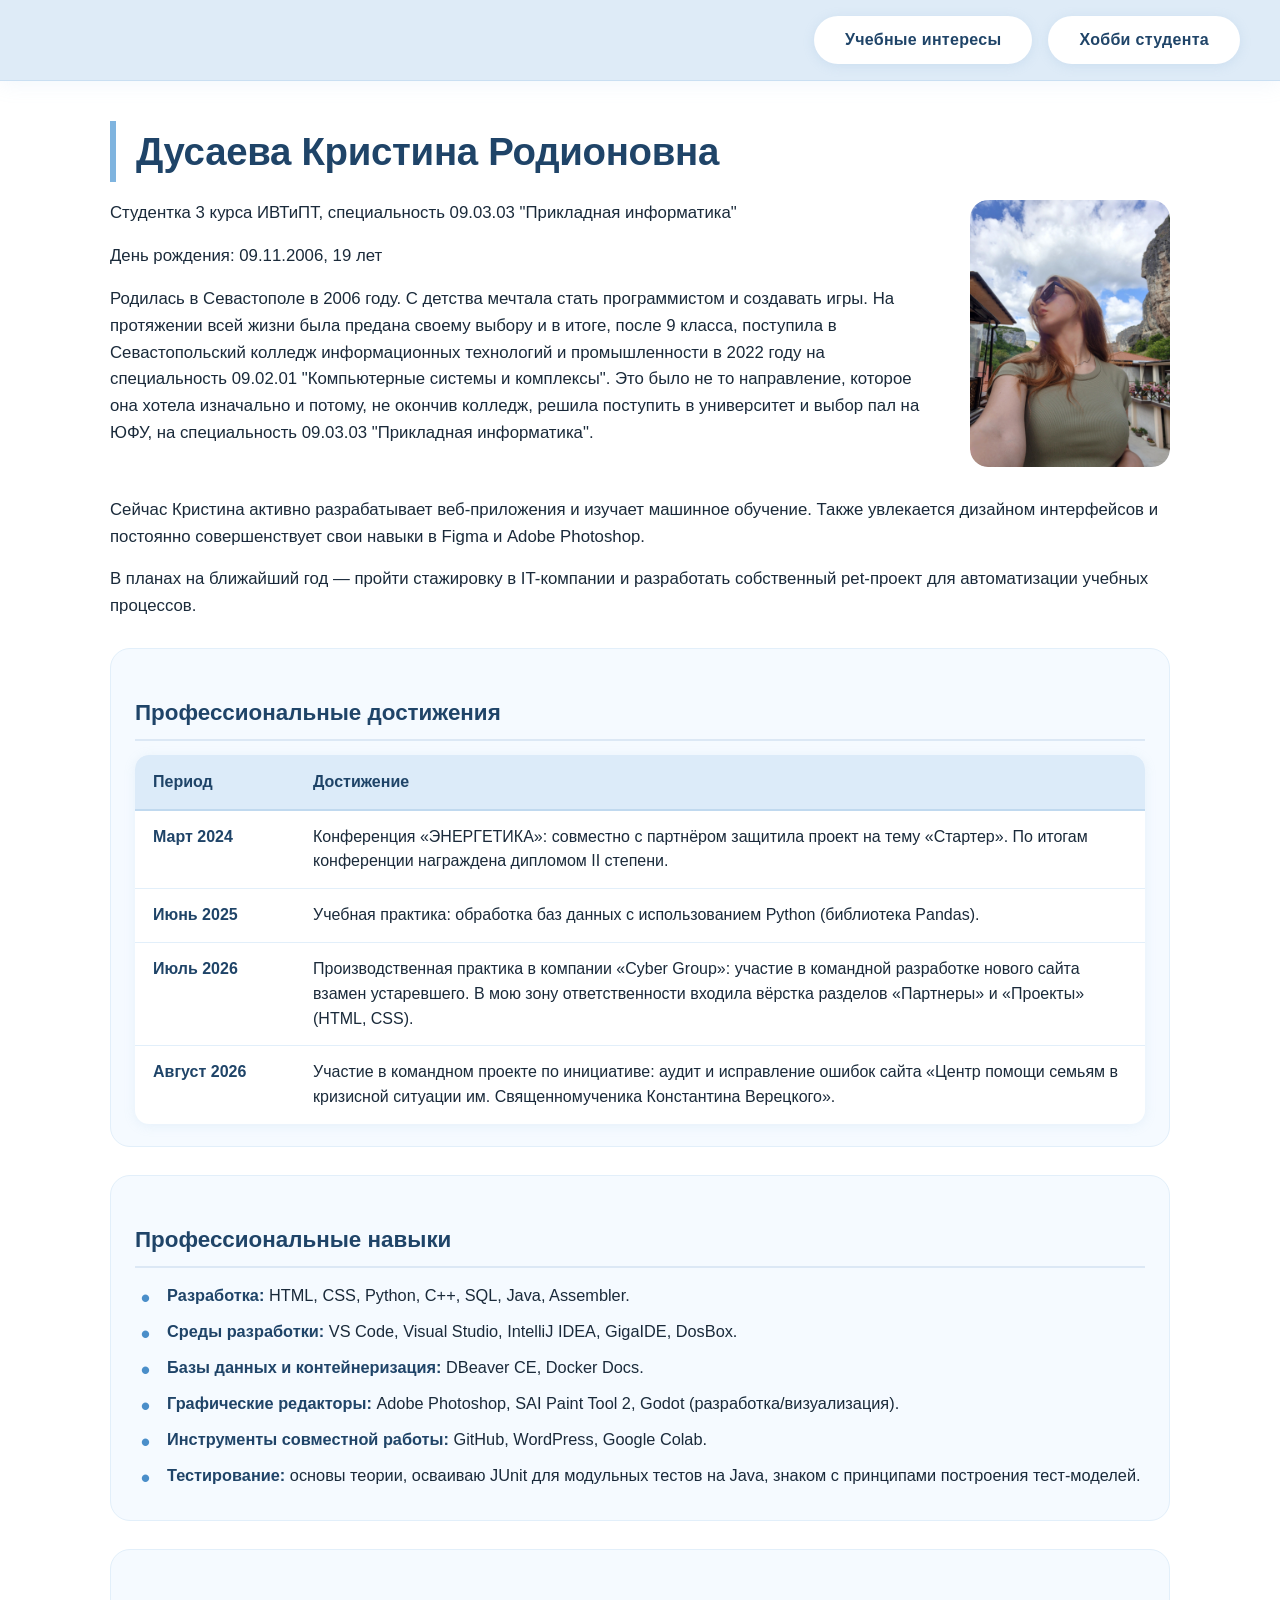
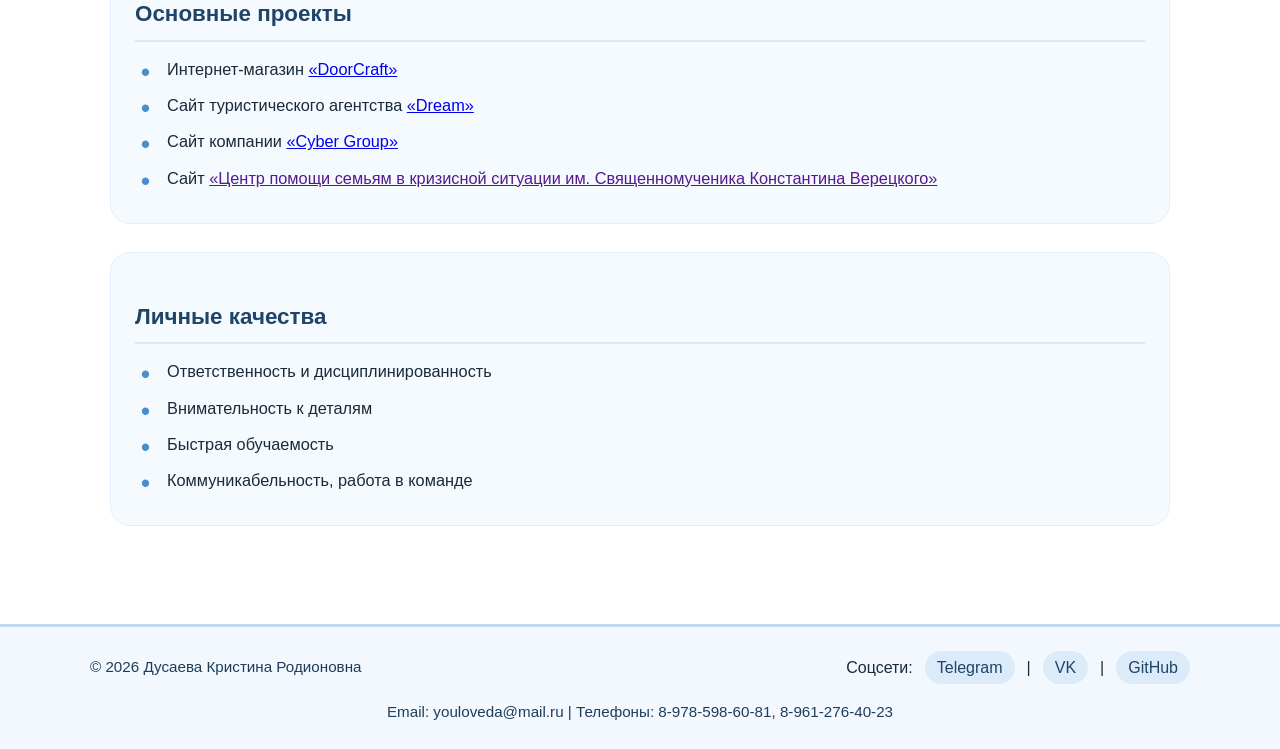
==== commit 0f8fb3f8: "update css" ====
--- a/index.html
+++ b/index.html
@@ -33,7 +33,7 @@
 
             <div class="achievements">
                 <h3>Профессиональные достижения</h3>
-                <table class="achievements-table" border="2" bordercolor="#000000" cellspacing="0">
+                <table class="achievements-table">
                     <thead>
                         <tr>
                             <th>Период</th>
--- a/css/style.css
+++ b/css/style.css
@@ -8,6 +8,7 @@
     display: inline-block;
     transition: transform 0.3s ease;
     cursor: pointer;
+    transform-origin: left center;
 }
 .name-hover:hover {
     transform: scale(1.2);
@@ -28,7 +29,7 @@
     background-color: rgba(190, 215, 240, 0.5);
     backdrop-filter: blur(10px);
     -webkit-backdrop-filter: blur(10px);
-    padding: 16px 40px 16px 40px;
+    padding: 16px 40px;
     margin-bottom: 30px;
     border-bottom: 1px solid rgba(160, 195, 230, 0.3);
     display: flex;
@@ -140,36 +141,165 @@
 }
 
 .student-img-wrapper {
+    position: relative;
     flex: 0 0 auto;
+    display: inline-block;
+    overflow: hidden;
+    border-radius: 18px;
 }
 
 .student-img-wrapper img {
     max-width: 200px;
     height: auto;
+    display: block;
     border-radius: 18px;
     box-shadow: 0 6px 20px rgba(150, 185, 220, 0.25);
     cursor: pointer;
-    transition: transform 0.2s ease;
-}
-
-.student-img-wrapper img:hover {
-    transform: scale(1.02);
-}
-
-.hobby_img img,
-.science_img img {
+    transition: transform 0.3s ease, filter 0.3s ease, opacity 0.3s ease;
+}
+
+.student-img-wrapper:hover img {
+    filter: grayscale(70%) brightness(85%);
+    opacity: 0.75;
+    transform: scale(1.03) rotate(180deg);
+}
+
+.student-img-wrapper::after {
+    content: "Дусаева Кристина Родионовна";
+    position: absolute;
+    top: 0;
+    left: 0;
+    width: 100%;
+    height: 100%;
+    display: flex;
+    justify-content: center;
+    align-items: center;
+    padding: 10px;
+    box-sizing: border-box;
+    text-align: center;
+    color: #fff;
+    font-size: 16px;
+    font-weight: bold;
+    background: rgba(0, 0, 0, 0.55);
+    opacity: 0;
+    transition: opacity 0.3s ease;
+    pointer-events: none;
+}
+
+.student-img-wrapper:hover::after {
+    opacity: 1;
+}
+
+.hobby_img {
+    position: relative;
+    display: inline-block;
+    overflow: hidden;
+    border-radius: 18px;
+    margin: 8px 0 12px 0;
+}
+
+.hobby_img img {
     border-radius: 18px;
     box-shadow: 0 6px 20px rgba(150, 185, 220, 0.25);
-    margin: 8px 0 12px 0;
+    margin: 0;
     max-width: 100%;
     height: auto;
-    transition: transform 0.2s ease;
+    display: block;
     cursor: pointer;
-}
-
-.hobby_img img:hover,
-.science_img img:hover {
-    transform: scale(1.02);
+    transition: transform 0.3s ease, filter 0.3s ease, opacity 0.3s ease;
+}
+
+.hobby_img:hover img {
+    filter: grayscale(70%) brightness(85%);
+    opacity: 0.75;
+    transform: scale(1.03) rotate(180deg);
+}
+
+.hobby_img::after {
+    content: "Хобби";
+    position: absolute;
+    top: 0;
+    left: 0;
+    width: 100%;
+    height: 100%;
+    display: flex;
+    justify-content: center;
+    align-items: center;
+    padding: 10px;
+    box-sizing: border-box;
+    text-align: center;
+    color: #fff;
+    font-size: 18px;
+    font-weight: bold;
+    background: rgba(0, 0, 0, 0.55);
+    opacity: 0;
+    transition: opacity 0.3s ease;
+    pointer-events: none;
+}
+
+.hobby_img:hover::after {
+    opacity: 1;
+}
+
+.science-images {
+    display: flex;
+    flex-direction: row;
+    flex-wrap: nowrap;
+    gap: 30px;
+    justify-content: center;
+    align-items: center;
+    margin: 30px 0 10px 0;
+}
+
+.science_img {
+    position: relative;
+    flex: 0 0 auto;
+    display: inline-block;
+    overflow: hidden;
+    border-radius: 18px;
+}
+
+.science_img img {
+    max-width: 100%;
+    height: auto;
+    max-height: 200px;
+    display: block;
+    cursor: pointer;
+    border-radius: 18px;
+    box-shadow: 0 6px 20px rgba(150, 185, 220, 0.3);
+    transition: transform 0.3s ease, filter 0.3s ease, opacity 0.3s ease;
+}
+
+.science_img:hover img {
+    filter: grayscale(70%) brightness(85%);
+    opacity: 0.75;
+    transform: scale(1.03) rotate(180deg);
+}
+
+.science_img::after {
+    content: "Учебные интересы";
+    position: absolute;
+    top: 0;
+    left: 0;
+    width: 100%;
+    height: 100%;
+    display: flex;
+    justify-content: center;
+    align-items: center;
+    padding: 10px;
+    box-sizing: border-box;
+    text-align: center;
+    color: #fff;
+    font-size: 18px;
+    font-weight: bold;
+    background: rgba(0, 0, 0, 0.55);
+    opacity: 0;
+    transition: opacity 0.3s ease;
+    pointer-events: none;
+}
+
+.science_img:hover::after {
+    opacity: 1;
 }
 
 .modal-overlay {
@@ -203,12 +333,12 @@
 
 @keyframes fadeIn {
     from { opacity: 0; }
-    to { opacity: 1; }
+    to   { opacity: 1; }
 }
 
 @keyframes scaleIn {
     from { transform: scale(0.9); opacity: 0; }
-    to { transform: scale(1); opacity: 1; }
+    to   { transform: scale(1);   opacity: 1; }
 }
 
 .bio-section {
@@ -312,34 +442,6 @@
     margin: 30px 0 10px 0;
 }
 
-.science-images {
-    display: flex;
-    flex-direction: row;
-    flex-wrap: nowrap;
-    gap: 30px;
-    justify-content: center;
-    align-items: center;
-    margin: 30px 0 10px 0;
-}
-
-.science_img {
-    flex: 0 0 auto;
-}
-
-.science_img img {
-    max-width: 100%;
-    height: auto;
-    max-height: 200px;
-    cursor: pointer;
-    border-radius: 18px;
-    box-shadow: 0 6px 20px rgba(150, 185, 220, 0.3);
-    transition: transform 0.2s ease;
-}
-
-.science_img img:hover {
-    transform: scale(1.05);
-}
-
 .footer {
     width: 100%;
     margin: 40px 0 0 0;
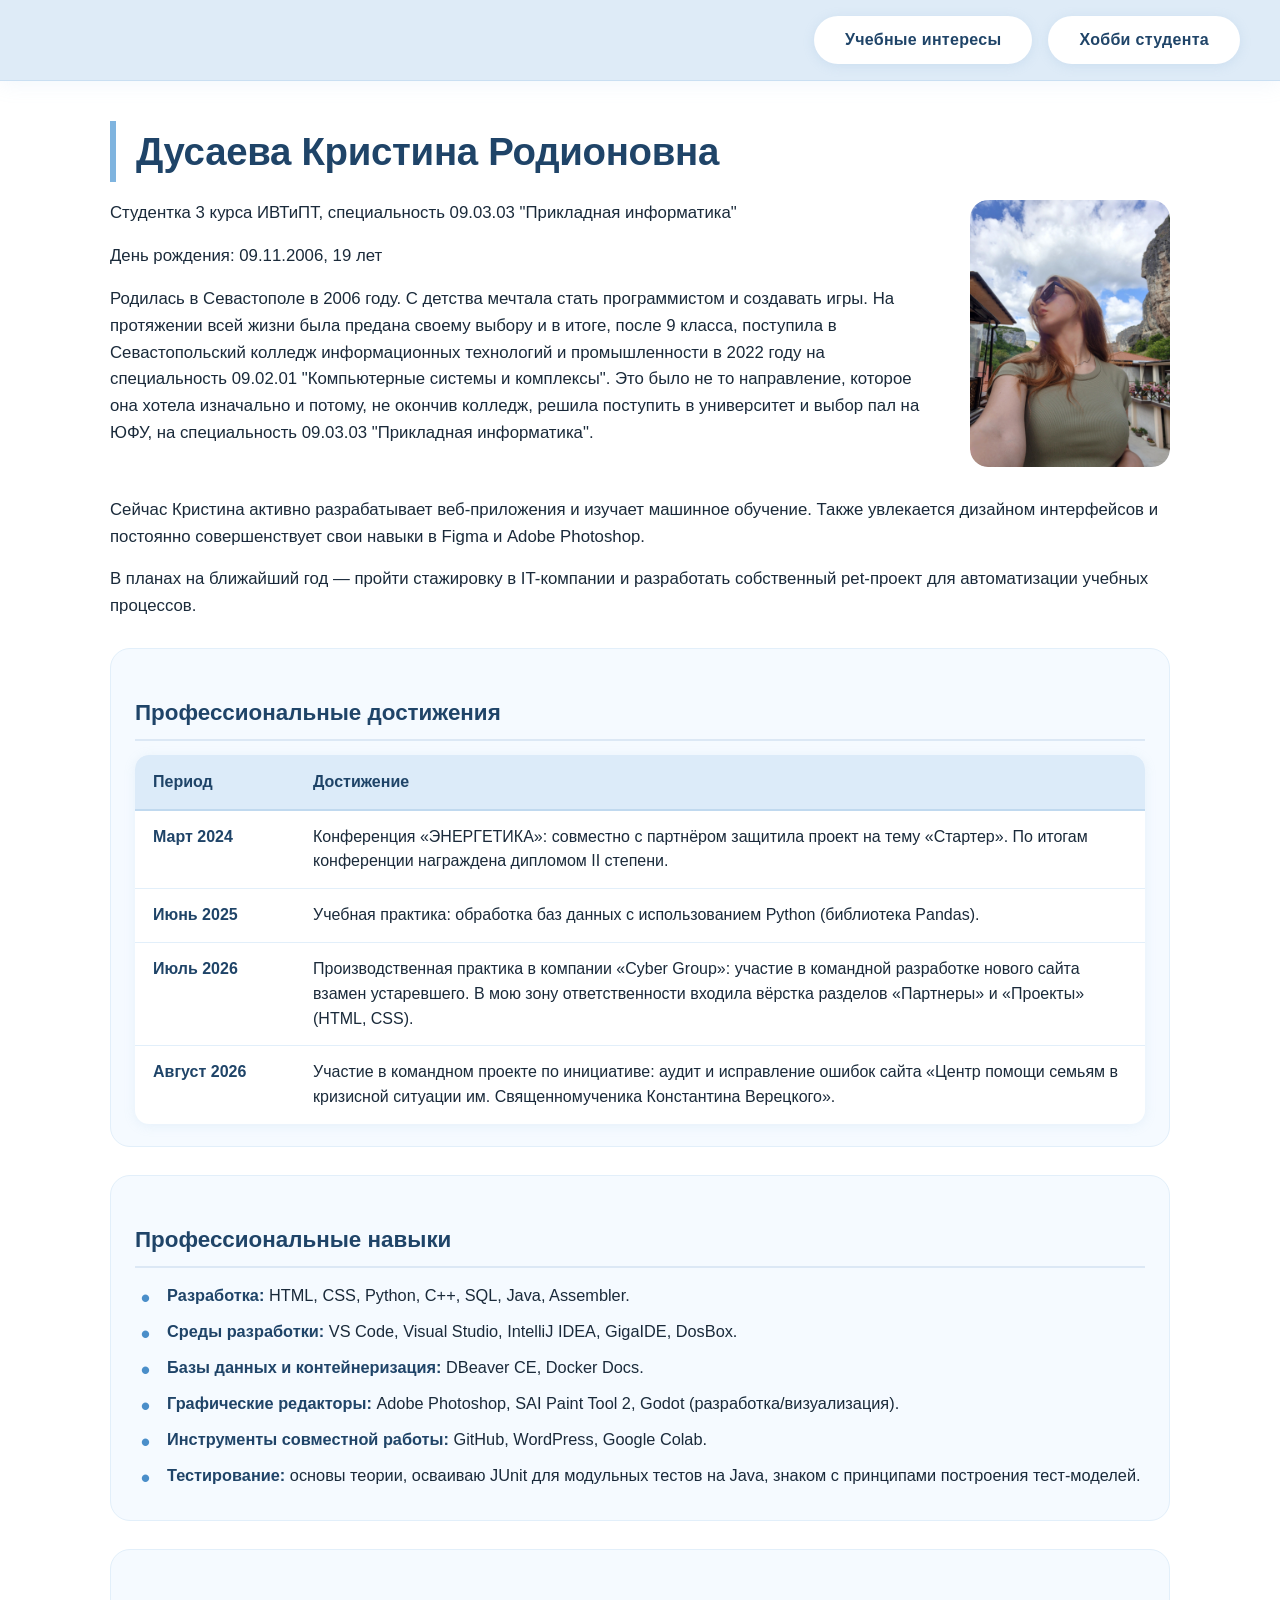
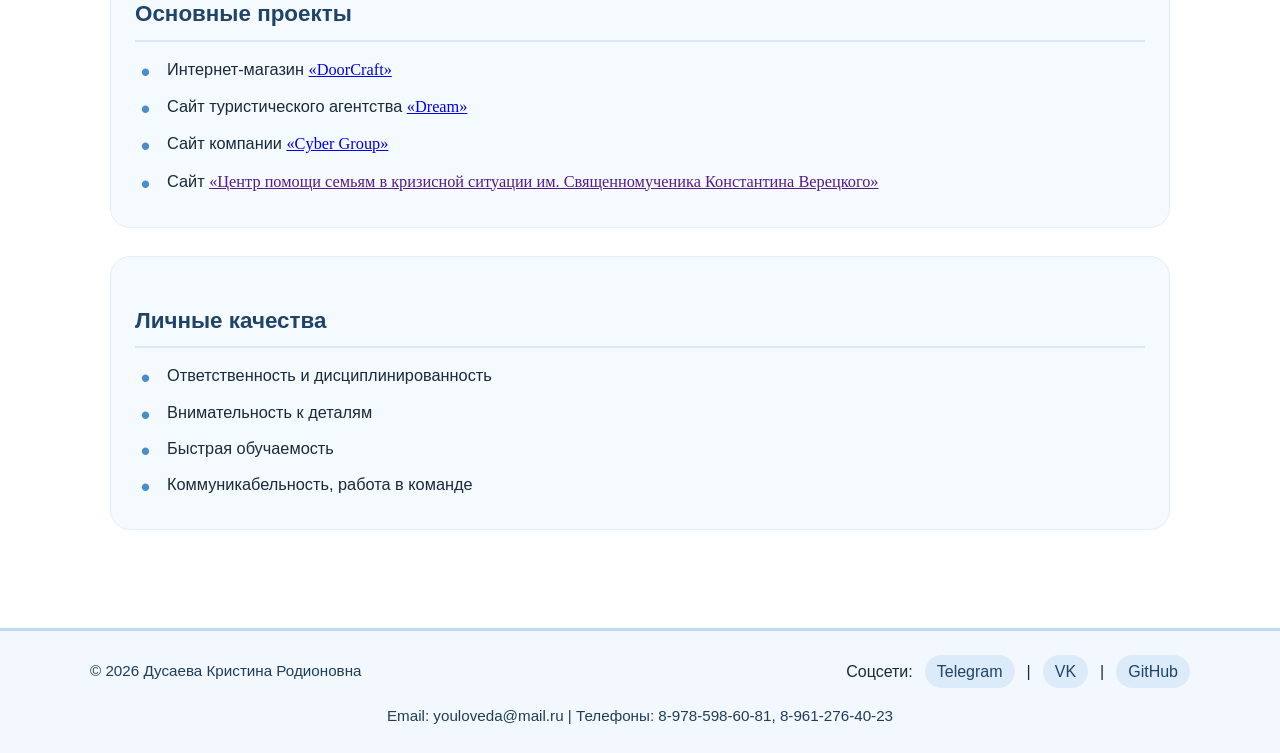
==== commit 8b64790f: "UPDATE" ====
--- a/index.html
+++ b/index.html
@@ -76,10 +76,10 @@
             <div class="projects">
                 <h3>Основные проекты</h3>
                 <ul>
-                    <li>Интернет-магазин <a href="https://meastrena.github.io/DoorCraft/">«DoorCraft»</a></li>
-                    <li>Сайт туристического агентства <a href="https://meastrena.github.io/Dream/">«Dream»</a></li>
-                    <li>Сайт компании <a href="https://meastrena.github.io/Cybergroup_Project/">«Cyber Group»</a></li>
-                    <li>Сайт <a href="">«Центр помощи семьям в кризисной ситуации им. Священномученика Константина Верецкого»</a></li>
+                    <li>Интернет-магазин <a href="https://meastrena.github.io/DoorCraft/" class="links">«DoorCraft»</a></li>
+                    <li>Сайт туристического агентства <a href="https://meastrena.github.io/Dream/" class="links">«Dream»</a></li>
+                    <li>Сайт компании <a href="https://meastrena.github.io/Cybergroup_Project/" class="links">«Cyber Group»</a></li>
+                    <li>Сайт <a href="" class="links">«Центр помощи семьям в кризисной ситуации им. Священномученика Константина Верецкого»</a></li>
                 </ul>
             </div>
 
--- a/css/style.css
+++ b/css/style.css
@@ -2,6 +2,18 @@
     margin: 0;
     padding: 0;
     box-sizing: border-box;
+}
+
+.links {
+    font-family:Georgia, 'Times New Roman', Times, serif;
+    display: inline-block;
+    transition: transform 0.3s ease;
+    cursor: pointer;
+    transform-origin: left center;
+}
+
+.links:hover {
+    transform: scale(1.2);
 }
 
 .name-hover {
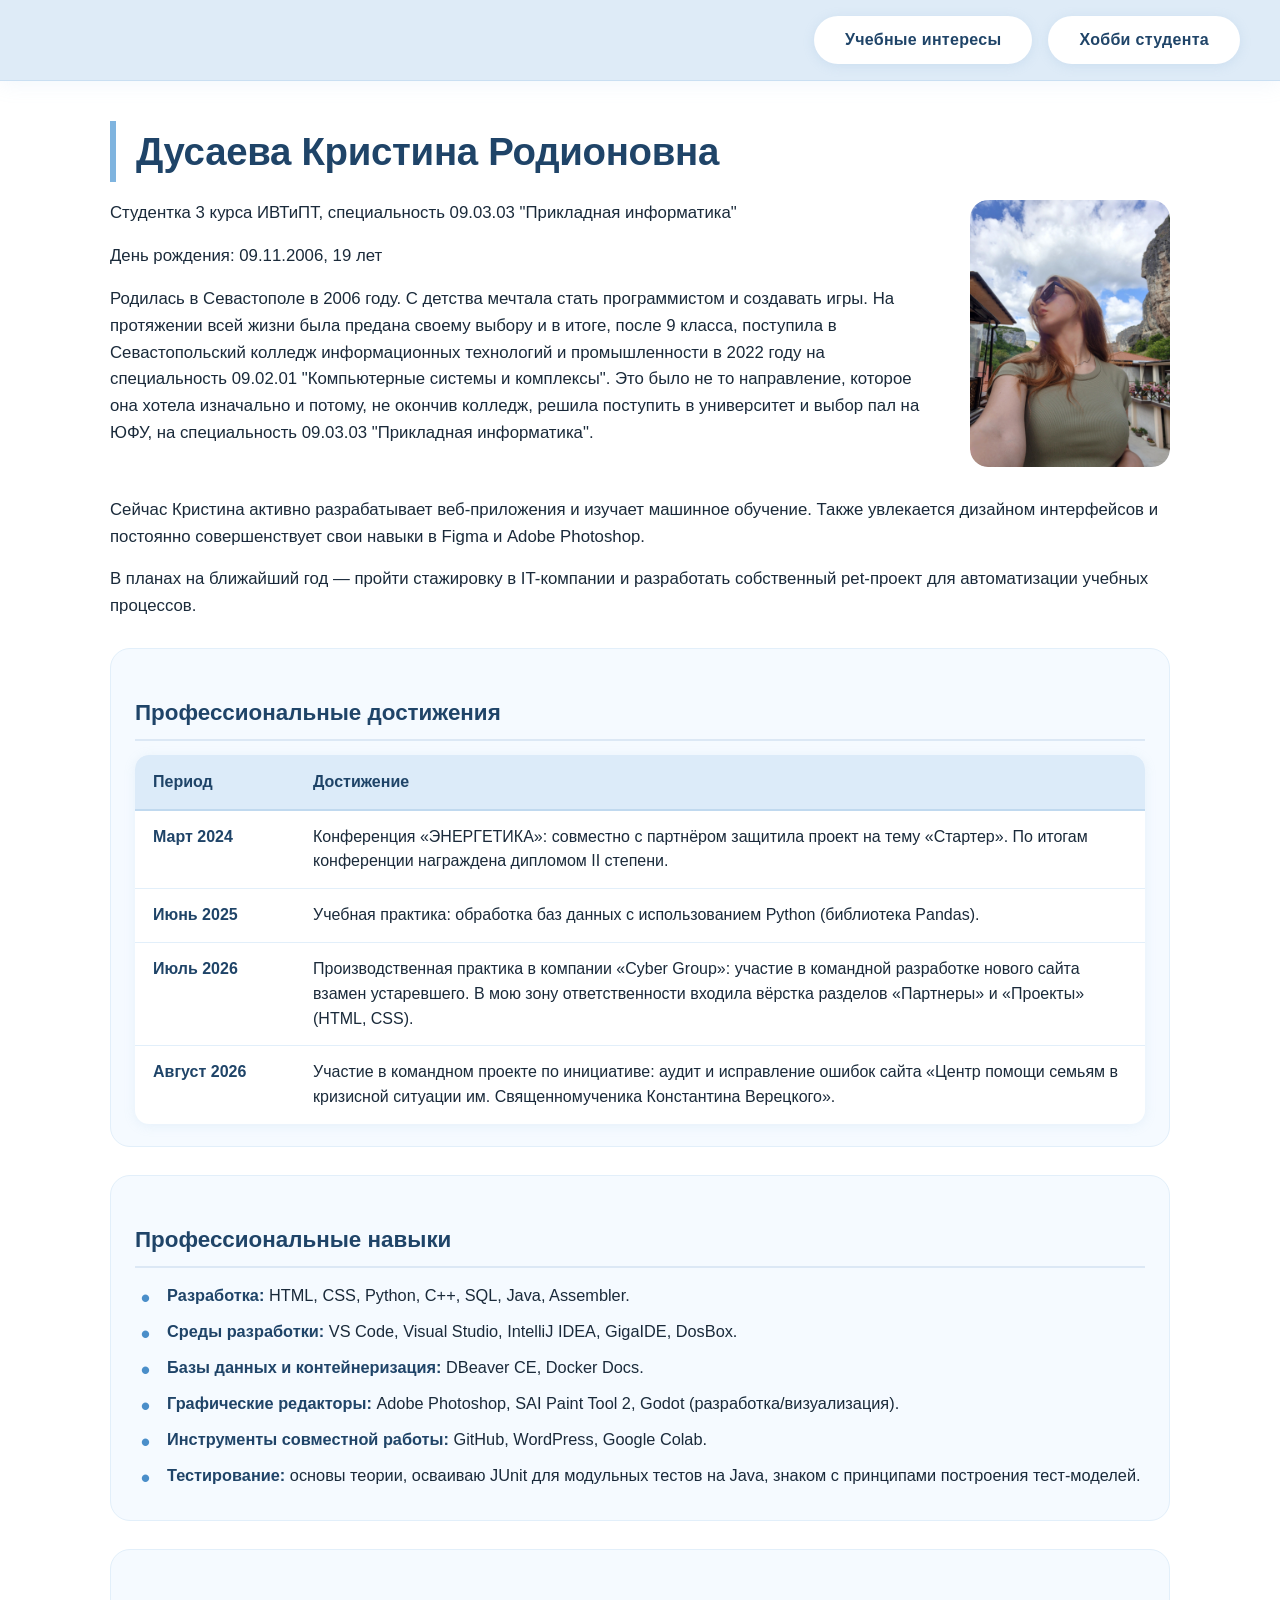
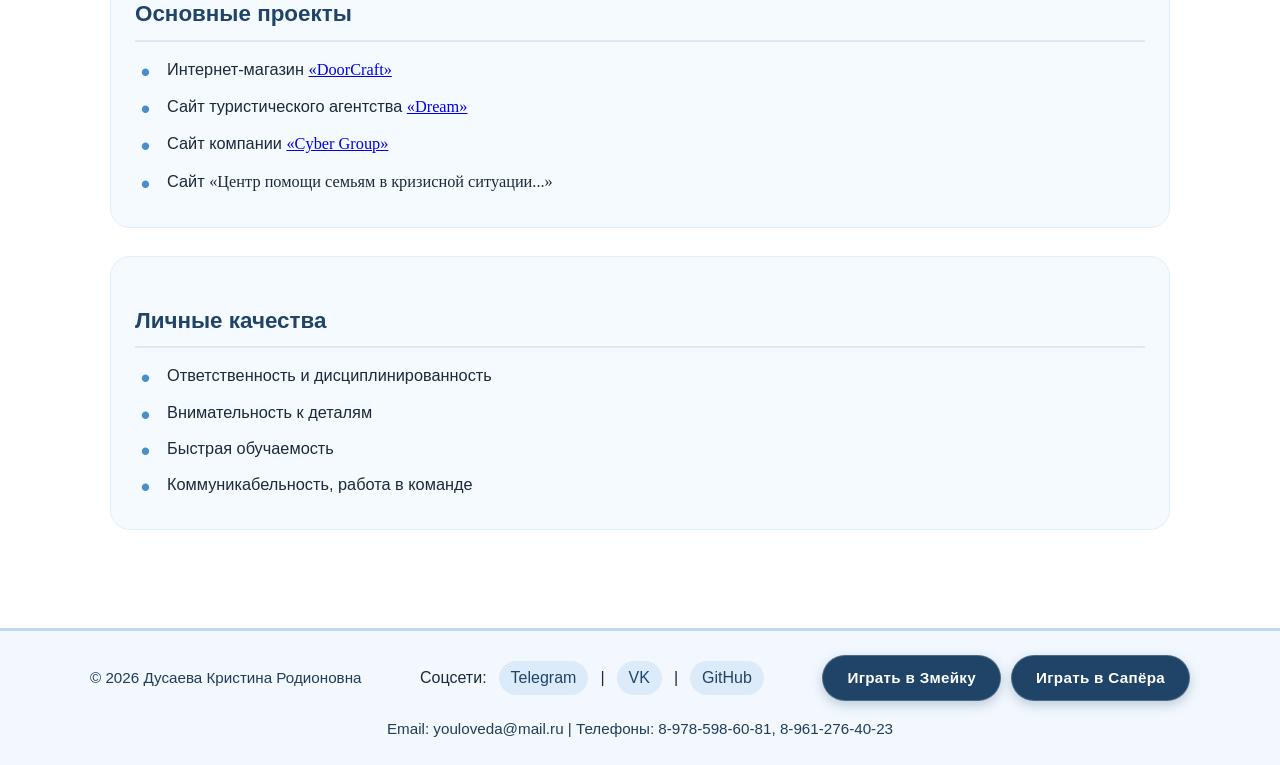
==== commit 85ac7b60: "feat: add Minesweeper and Snake games with corresponding HTML, CSS, and JavaScript files - Created i" ====
--- a/index.html
+++ b/index.html
@@ -7,125 +7,11 @@
     <link rel="stylesheet" href="css/style.css">
 </head>
 <body>
-
-    <div class="floating-nav">
-        <div class="button"><a href="science.html">Учебные интересы</a></div>
-        <div class="button"><a href="hobby.html">Хобби студента</a></div>
-    </div>
-
-    <div class="main-content">
-    <h1 class="name-hover">Дусаева Кристина Родионовна</h1>
-
-        <div class="student-section">
-            <div class="student-info">
-                <p>Студентка 3 курса ИВТиПТ, специальность 09.03.03 "Прикладная информатика"</p>
-                <p>День рождения: 09.11.2006, 19 лет</p>
-                <p>Родилась в Севастополе в 2006 году. С детства мечтала стать программистом и создавать игры. На протяжении всей жизни была предана своему выбору и в итоге, после 9 класса, поступила в Севастопольский колледж информационных технологий и промышленности в 2022 году на специальность 09.02.01 "Компьютерные системы и комплексы". Это было не то направление, которое она хотела изначально и потому, не окончив колледж, решила поступить в университет и выбор пал на ЮФУ, на специальность 09.03.03 "Прикладная информатика".</p>
-            </div>
-            <div class="student-img-wrapper">
-                <img src="images/student.jpg" alt="Фото студента" onclick="openModal(this.src)">
-            </div>
-        </div>
-
-        <div class="bio-section">
-            <p>Сейчас Кристина активно разрабатывает веб-приложения и изучает машинное обучение. Также увлекается дизайном интерфейсов и постоянно совершенствует свои навыки в Figma и Adobe Photoshop.</p>
-            <p>В планах на ближайший год — пройти стажировку в IT-компании и разработать собственный pet-проект для автоматизации учебных процессов.</p>
-
-            <div class="achievements">
-                <h3>Профессиональные достижения</h3>
-                <table class="achievements-table">
-                    <thead>
-                        <tr>
-                            <th>Период</th>
-                            <th>Достижение</th>
-                        </tr>
-                    </thead>
-                    <tbody>
-                        <tr>
-                            <td>Март 2024</td>
-                            <td>Конференция «ЭНЕРГЕТИКА»: совместно с партнёром защитила проект на тему «Стартер». По итогам конференции награждена дипломом II степени.</td>
-                        </tr>
-                        <tr>
-                            <td>Июнь 2025</td>
-                            <td>Учебная практика: обработка баз данных с использованием Python (библиотека Pandas).</td>
-                        </tr>
-                        <tr>
-                            <td>Июль 2026</td>
-                            <td>Производственная практика в компании «Cyber Group»: участие в командной разработке нового сайта взамен устаревшего. В мою зону ответственности входила вёрстка разделов «Партнеры» и «Проекты» (HTML, CSS).</td>
-                        </tr>
-                        <tr>
-                            <td>Август 2026</td>
-                            <td>Участие в командном проекте по инициативе: аудит и исправление ошибок сайта «Центр помощи семьям в кризисной ситуации им. Священномученика Константина Верецкого».</td>
-                        </tr>
-                    </tbody>
-                </table>
-            </div>
-
-            <div class="skills">
-                <h3>Профессиональные навыки</h3>
-                <ul>
-                    <li><strong>Разработка:</strong> HTML, CSS, Python, C++, SQL, Java, Assembler.</li>
-                    <li><strong>Среды разработки:</strong> VS Code, Visual Studio, IntelliJ IDEA, GigaIDE, DosBox.</li>
-                    <li><strong>Базы данных и контейнеризация:</strong> DBeaver CE, Docker Docs.</li>
-                    <li><strong>Графические редакторы:</strong> Adobe Photoshop, SAI Paint Tool 2, Godot (разработка/визуализация).</li>
-                    <li><strong>Инструменты совместной работы:</strong> GitHub, WordPress, Google Colab.</li>
-                    <li><strong>Тестирование:</strong> основы теории, осваиваю JUnit для модульных тестов на Java, знаком с принципами построения тест-моделей.</li>
-                </ul>
-            </div>
-
-            <div class="projects">
-                <h3>Основные проекты</h3>
-                <ul>
-                    <li>Интернет-магазин <a href="https://meastrena.github.io/DoorCraft/" class="links">«DoorCraft»</a></li>
-                    <li>Сайт туристического агентства <a href="https://meastrena.github.io/Dream/" class="links">«Dream»</a></li>
-                    <li>Сайт компании <a href="https://meastrena.github.io/Cybergroup_Project/" class="links">«Cyber Group»</a></li>
-                    <li>Сайт <a href="" class="links">«Центр помощи семьям в кризисной ситуации им. Священномученика Константина Верецкого»</a></li>
-                </ul>
-            </div>
-
-            <div class="personal-qualities">
-                <h3>Личные качества</h3>
-                <ul>
-                    <li>Ответственность и дисциплинированность</li>
-                    <li>Внимательность к деталям</li>
-                    <li>Быстрая обучаемость</li>
-                    <li>Коммуникабельность, работа в команде</li>
-                </ul>
-            </div>
-        </div>
-    </div>
-
-    <div class="modal-overlay" id="imageModal" onclick="closeModal()">
-        <img id="modalImage" src="" alt="Увеличенное фото">
-    </div>
-
-    <div class="footer">
-        <div class="footer-content">
-            <p>© 2026 Дусаева Кристина Родионовна</p>
-            <div class="social-links">
-                <span>Соцсети:</span>
-                <a href="@asterkris" class="social-link">Telegram</a> |
-                <a href="https://vk.ru/tea_chocolade" class="social-link">VK</a> |
-                <a href="https://github.com/MeAstrena" class="social-link">GitHub</a>
-            </div>
-            <p class="footer-note">Email: youloveda@mail.ru | Телефоны: 8-978-598-60-81, 8-961-276-40-23</p>
-        </div>
-    </div>
-
+    <div id="app"></div>
+    <script src="js/info.js"></script>
+    <script src="js/script.js"></script>
     <script>
-        function openModal(src) {
-            document.getElementById('imageModal').classList.add('active');
-            document.getElementById('modalImage').src = src;
-            document.body.style.overflow = 'hidden';
-        }
-        function closeModal() {
-            document.getElementById('imageModal').classList.remove('active');
-            document.body.style.overflow = 'auto';
-        }
-        document.addEventListener('keydown', function(e) {
-            if (e.key === 'Escape') closeModal();
-        });
+        renderHomePage();
     </script>
-
 </body>
 </html>
--- a/css/style.css
+++ b/css/style.css
@@ -5,7 +5,7 @@
 }
 
 .links {
-    font-family:Georgia, 'Times New Roman', Times, serif;
+    font-family: Georgia, 'Times New Roman', Times, serif;
     display: inline-block;
     transition: transform 0.3s ease;
     cursor: pointer;
@@ -32,6 +32,7 @@
     color: #1a2a3a;
     line-height: 1.6;
     padding: 0;
+    overflow-x: hidden;
 }
 
 .floating-nav {
@@ -167,12 +168,11 @@
     border-radius: 18px;
     box-shadow: 0 6px 20px rgba(150, 185, 220, 0.25);
     cursor: pointer;
-    transition: transform 0.3s ease, filter 0.3s ease, opacity 0.3s ease;
+    transition: transform 0.3s ease, opacity 0.3s ease;
 }
 
 .student-img-wrapper:hover img {
-    filter: grayscale(70%) brightness(85%);
-    opacity: 0.75;
+    opacity: 0.35;
     transform: scale(1.03) rotate(180deg);
 }
 
@@ -214,16 +214,15 @@
     border-radius: 18px;
     box-shadow: 0 6px 20px rgba(150, 185, 220, 0.25);
     margin: 0;
-    max-width: 100%;
+    max-width: 200px;
     height: auto;
     display: block;
     cursor: pointer;
-    transition: transform 0.3s ease, filter 0.3s ease, opacity 0.3s ease;
+    transition: transform 0.3s ease, opacity 0.3s ease;
 }
 
 .hobby_img:hover img {
-    filter: grayscale(70%) brightness(85%);
-    opacity: 0.75;
+    opacity: 0.35;
     transform: scale(1.03) rotate(180deg);
 }
 
@@ -279,12 +278,11 @@
     cursor: pointer;
     border-radius: 18px;
     box-shadow: 0 6px 20px rgba(150, 185, 220, 0.3);
-    transition: transform 0.3s ease, filter 0.3s ease, opacity 0.3s ease;
+    transition: transform 0.3s ease, opacity 0.3s ease;
 }
 
 .science_img:hover img {
-    filter: grayscale(70%) brightness(85%);
-    opacity: 0.75;
+    opacity: 0.35;
     transform: scale(1.03) rotate(180deg);
 }
 
@@ -508,48 +506,328 @@
     margin-top: 6px;
 }
 
+.footer-btn {
+    display: flex;
+    align-items: center;
+    gap: 10px;
+}
+
+.footer-btn a {
+    display: inline-block;
+    background-color: #1f4468;
+    color: #ffffff;
+    padding: 10px 24px;
+    border-radius: 30px;
+    text-decoration: none;
+    font-weight: 600;
+    font-size: 0.95rem;
+    letter-spacing: 0.3px;
+    transition: all 0.25s ease;
+    box-shadow: 0 4px 12px rgba(31, 68, 104, 0.25);
+    border: 1px solid rgba(255, 255, 255, 0.2);
+    white-space: nowrap;
+}
+
+.footer-btn a:hover {
+    background-color: #2d5a87;
+    transform: translateY(-2px);
+    box-shadow: 0 6px 18px rgba(31, 68, 104, 0.4);
+}
+
+.footer-btn a:active {
+    transform: translateY(0);
+    box-shadow: 0 2px 8px rgba(31, 68, 104, 0.3);
+}
+
+.screen-overlay {
+    position: absolute;
+    top: 0;
+    left: 0;
+    width: 100%;
+    height: 100%;
+    background: rgba(0, 0, 0, 0.85);
+    display: flex;
+    flex-direction: column;
+    justify-content: center;
+    align-items: center;
+    gap: 20px;
+    border-radius: 8px;
+    z-index: 10;
+    padding: 20px;
+    box-sizing: border-box;
+    text-align: center;
+}
+
+.screen-overlay.hidden {
+    display: none;
+}
+
+.screen-overlay h2 {
+    color: #ffffff;
+    font-size: 1.8rem;
+    margin: 0;
+    text-shadow: 0 0 10px rgba(255, 255, 255, 0.5);
+}
+
+.screen-overlay p {
+    color: #aaaaaa;
+    font-size: 1rem;
+    margin: 0;
+    max-width: 300px;
+}
+
+.screen-overlay button {
+    background: #27ae60;
+    color: #ffffff;
+    border: none;
+    padding: 14px 36px;
+    border-radius: 10px;
+    font-size: 1.1rem;
+    font-weight: bold;
+    cursor: pointer;
+    box-shadow: 
+        0 5px 0 #1e8449,
+        0 8px 15px rgba(0, 0, 0, 0.5);
+    transition: all 0.1s;
+    user-select: none;
+    -webkit-tap-highlight-color: transparent;
+}
+
+.screen-overlay button:active {
+    transform: translateY(4px);
+    box-shadow: 
+        0 1px 0 #1e8449,
+        0 4px 8px rgba(0, 0, 0, 0.5);
+}
+
+.screen-overlay.game-over h2 {
+    color: #e74c3c;
+    text-shadow: 0 0 15px rgba(231, 76, 60, 0.7);
+}
+
+.screen-overlay.game-over button {
+    background: #e74c3c;
+    box-shadow: 
+        0 5px 0 #a93226,
+        0 8px 15px rgba(0, 0, 0, 0.5);
+}
+
+.screen-overlay.game-over button:active {
+    box-shadow: 
+        0 1px 0 #a93226,
+        0 4px 8px rgba(0, 0, 0, 0.5);
+}
+
+.game-screen {
+    position: relative;
+}
+
+.game-message {
+    display: none;
+}
+
+@media (max-width: 700px) {
+    .footer-btn {
+        justify-content: center;
+        width: 100%;
+    }
+    .footer-btn a {
+        padding: 9px 20px;
+        font-size: 0.9rem;
+    }
+}
+
+@media (max-width: 900px) {
+    .floating-nav {
+        padding: 14px 20px;
+        gap: 12px;
+        justify-content: center;
+    }
+
+    h1 {
+        font-size: 2rem;
+    }
+
+    .main-content {
+        padding: 10px 16px 24px 16px;
+    }
+
+    .science-images {
+        flex-wrap: wrap;
+        gap: 20px;
+    }
+
+    .hobby_img img {
+        max-width: 40%;
+    }
+
+    .projects ul li a {
+        word-break: break-word;
+    }
+}
+
 @media (max-width: 700px) {
     .floating-nav {
         padding: 12px 16px;
         justify-content: center;
     }
+
     .button a {
         padding: 8px 18px;
         font-size: 0.9rem;
     }
+
     h1 {
         font-size: 1.8rem;
         padding-left: 14px;
     }
+
+    h3 {
+        font-size: 1.2rem;
+    }
+
+    p {
+        font-size: 1rem;
+    }
+
+    ul li {
+        font-size: 0.98rem;
+        padding-left: 22px;
+    }
+
     .student-section {
         flex-direction: column;
         align-items: center;
-    }
+        gap: 20px;
+    }
+
     .student-img-wrapper img {
         max-width: 150px;
     }
-    .footer {
-        padding: 20px 16px;
-    }
-    .footer-content {
-        flex-direction: column;
-        text-align: center;
-    }
+
+    .student-img-wrapper::after {
+        font-size: 14px;
+        padding: 6px;
+    }
+
+    .hobby-list li {
+        padding: 14px 16px 16px 16px;
+        margin-bottom: 22px;
+    }
+
+    .hobby-list li strong {
+        font-size: 1.15rem;
+    }
+
+    .hobby_img img {
+        max-width: 60%;
+    }
+
+    .hobby_img::after {
+        font-size: 15px;
+    }
+
     .science-images {
         flex-direction: row;
         flex-wrap: wrap;
         gap: 15px;
-    }
+        justify-content: center;
+    }
+
     .science_img img {
         max-height: 150px;
     }
+
+    .science_img::after {
+        font-size: 15px;
+    }
+
     .achievements-table td:first-child {
         white-space: normal;
         width: auto;
     }
+
     .achievements-table th,
     .achievements-table td {
         padding: 10px 12px;
         font-size: 0.95rem;
     }
+
+    .footer {
+        padding: 20px 16px;
+    }
+
+    .footer-content {
+        flex-direction: column;
+        text-align: center;
+    }
+
+    .social-links {
+        justify-content: center;
+    }
+}
+
+@media (max-width: 480px) {
+    .floating-nav {
+        padding: 10px 12px;
+        gap: 8px;
+    }
+
+    .button a {
+        padding: 7px 14px;
+        font-size: 0.85rem;
+    }
+
+    h1 {
+        font-size: 1.5rem;
+        padding-left: 12px;
+        border-left-width: 4px;
+    }
+
+    h3 {
+        font-size: 1.1rem;
+    }
+
+    .main-content {
+        padding: 8px 12px 20px 12px;
+        border-radius: 16px;
+    }
+
+    .student-img-wrapper img {
+        max-width: 120px;
+    }
+
+    .hobby_img img {
+        max-width: 80%;
+    }
+
+    .science-images {
+        flex-direction: column;
+        align-items: center;
+        gap: 12px;
+    }
+
+    .science_img img {
+        max-height: 180px;
+    }
+
+    .achievements-table th,
+    .achievements-table td {
+        padding: 8px 10px;
+        font-size: 0.9rem;
+    }
+
+    .social-links {
+        flex-direction: column;
+        gap: 6px;
+    }
+
+    .social-links span {
+        margin-bottom: 4px;
+    }
+
+    .footer-note {
+        font-size: 0.85rem;
+        word-break: break-word;
+    }
 }
